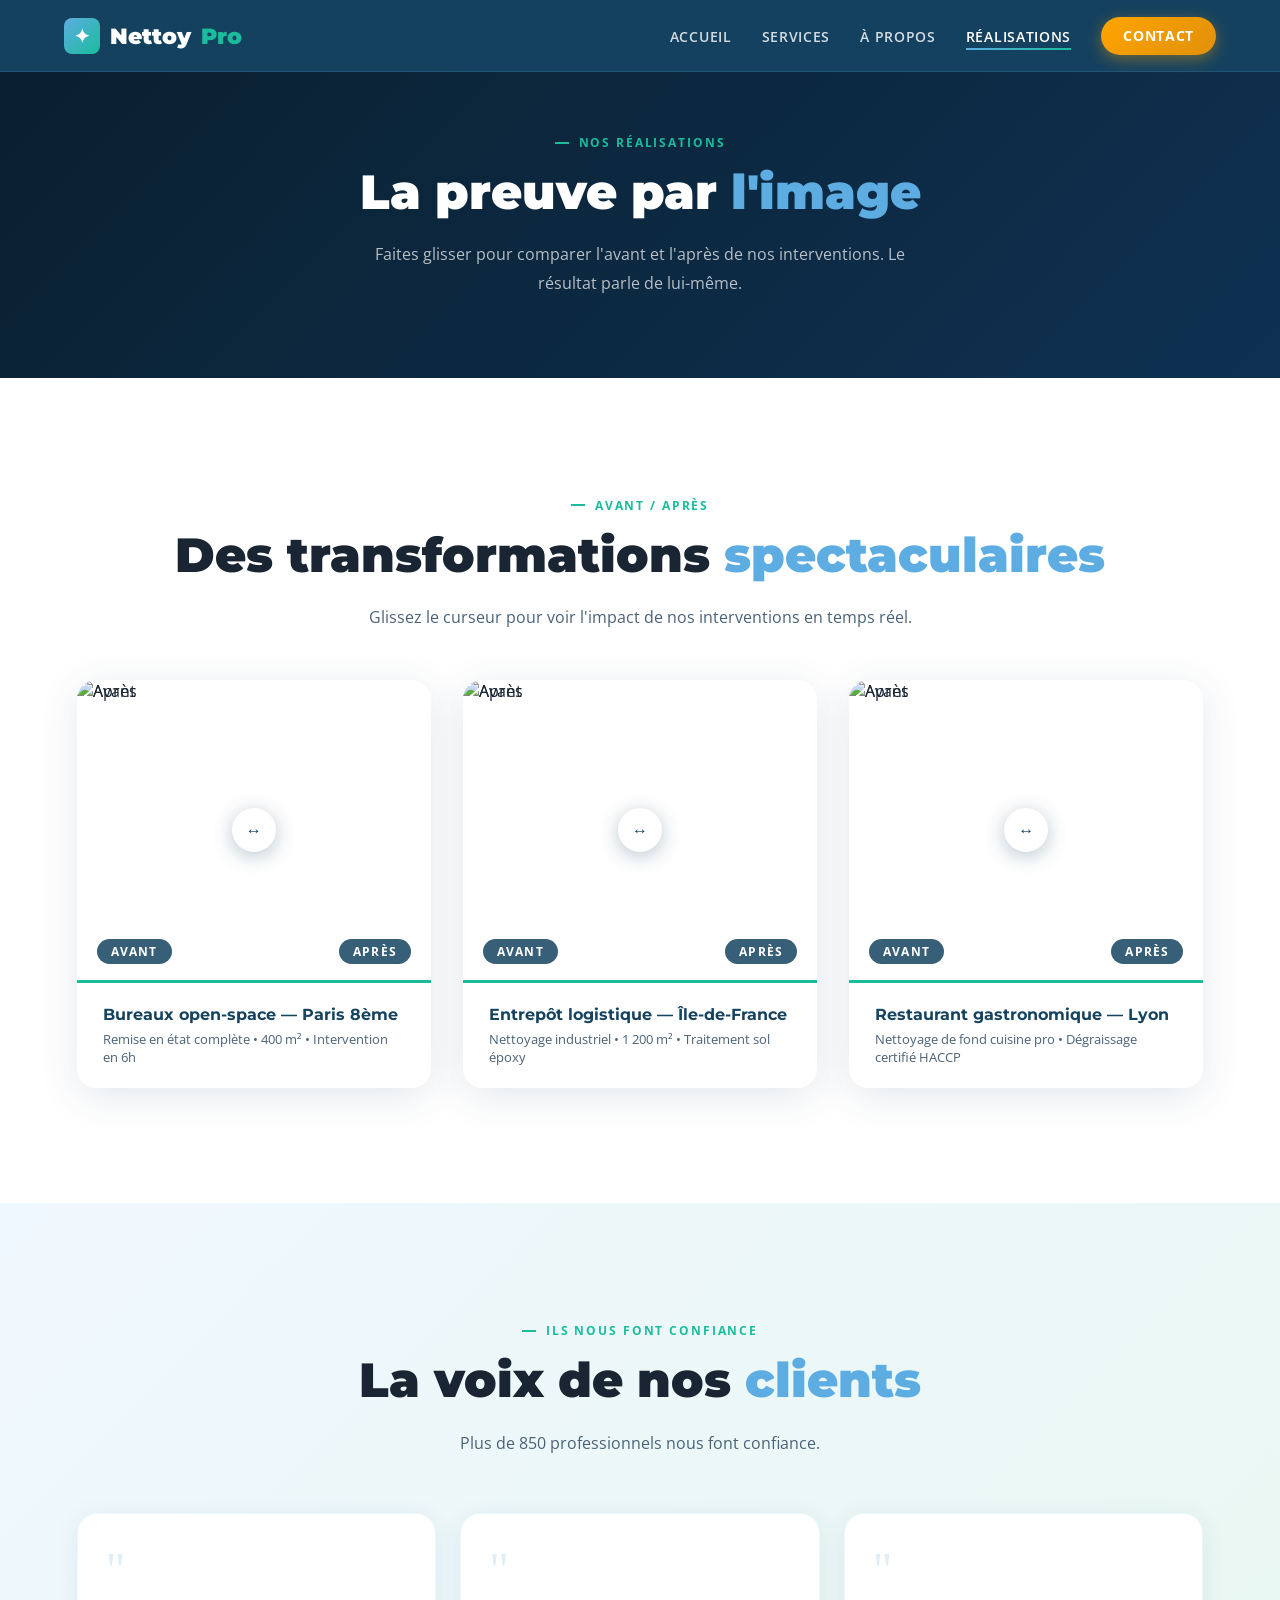
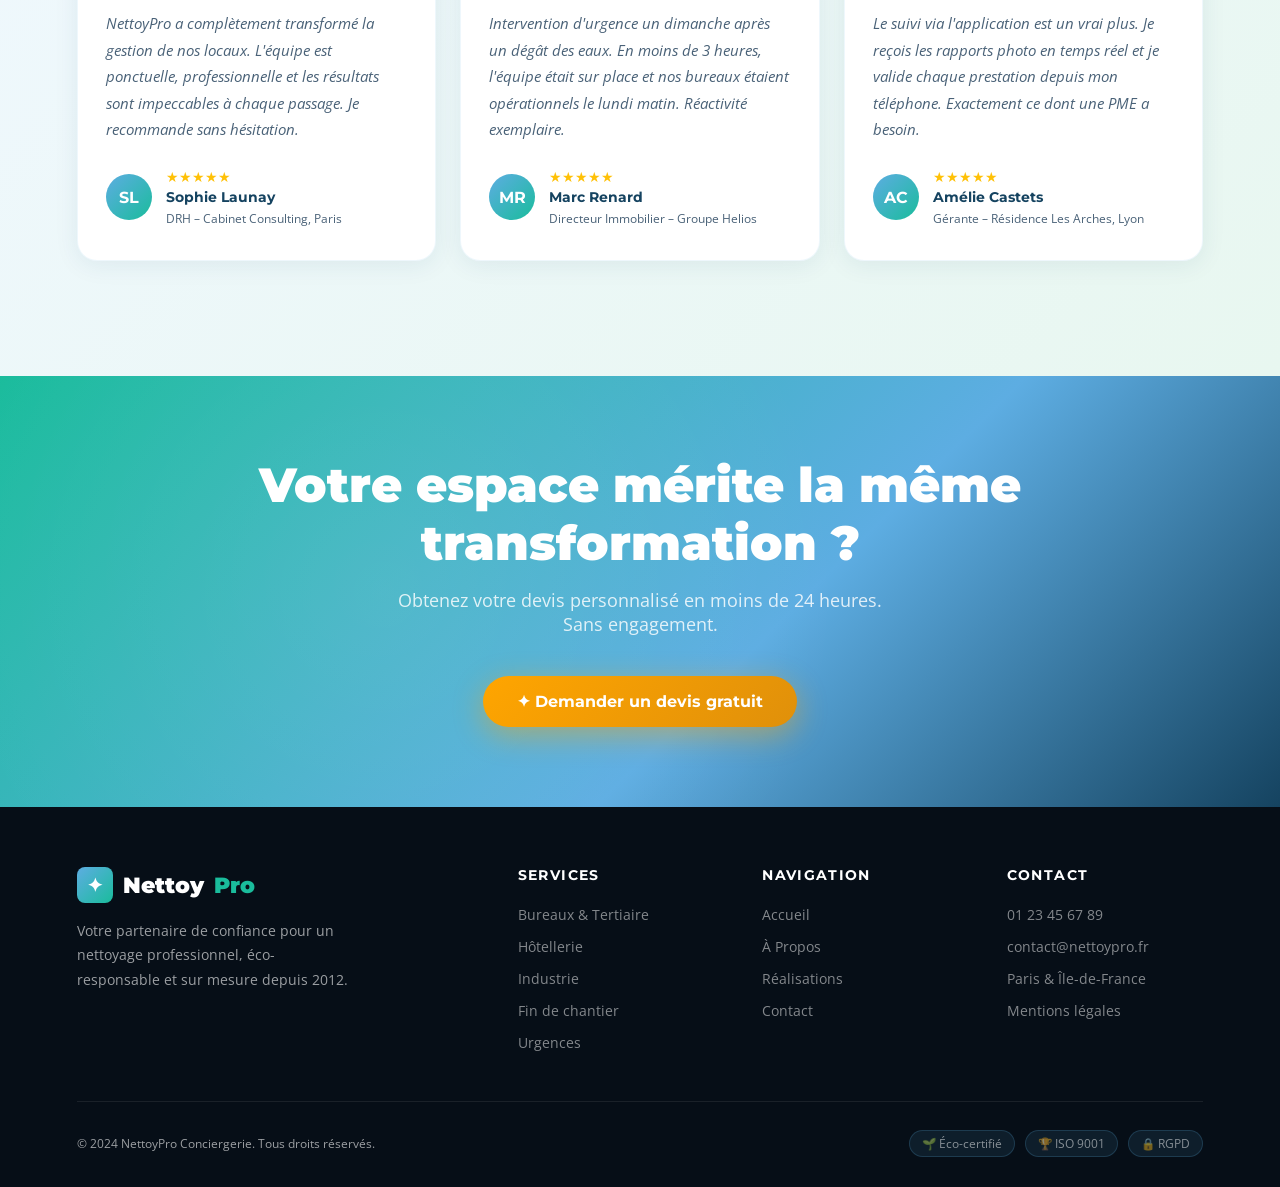
==== realisations.html @ 5fd7b96c "Add files via upload" ====
<!DOCTYPE html>
<html lang="fr">
<head>
<meta charset="UTF-8"/>
<meta name="viewport" content="width=device-width,initial-scale=1.0"/>
<meta name="description" content="Avant/après de nos interventions de nettoyage professionnel. Bureaux, industrie, restauration. Résultats garantis."/>
<meta name="keywords" content="nettoyage professionnel, conciergerie, nettoyage bureaux, devis nettoyage"/>
<title>Réalisations — NettoyPro</title>
<link rel="preconnect" href="https://fonts.googleapis.com"/>
<link rel="preconnect" href="https://fonts.gstatic.com" crossorigin/>
<link href="https://fonts.googleapis.com/css2?family=Montserrat:wght@400;700;900&family=Open+Sans:wght@300;400;600&family=Bebas+Neue&display=swap" rel="stylesheet"/>
<link rel="stylesheet" href="style.css"/>
</head>
<body>
<nav id="nav">
  <a class="nav-logo" href="index.html"><div class="nav-logo-icon">✦</div>Nettoy<span>Pro</span></a>
  <ul class="nav-links"><li><a href="index.html">Accueil</a></li><li><a href="services.html">Services</a></li><li><a href="apropos.html">À Propos</a></li><li><a class="active" href="realisations.html">Réalisations</a></li><li><a href="contact.html" class="nav-cta">Contact</a></li></ul>
  <div class="hamburger" id="hamburger"><span></span><span></span><span></span></div>
</nav>
<div class="mobile-menu" id="mobileMenu">
  <button class="mobile-close" id="mobileClose">✕</button>
  <a href="index.html">Accueil</a>
  <a href="services.html">Services</a>
  <a href="apropos.html">À Propos</a>
  <a href="realisations.html">Réalisations</a>
  <a href="contact.html">Contact</a>
</div>

<div class="page-hero page-hero-dark" style="text-align:center">
  <div class="section-tag">Nos réalisations</div>
  <h1 class="section-title">La preuve par <em>l'image</em></h1>
  <p class="section-desc" style="margin:0 auto">Faites glisser pour comparer l'avant et l'après de nos interventions. Le résultat parle de lui-même.</p>
</div>
<section class="ba-section">
  <div class="reveal" style="text-align:center"><div class="section-tag">Avant / Après</div><h2 class="section-title">Des transformations <em>spectaculaires</em></h2><p class="section-desc" style="margin:0 auto">Glissez le curseur pour voir l'impact de nos interventions en temps réel.</p></div>
  <div class="before-after-grid">
    <div class="before-after-card reveal"><div class="ba-slider" data-slider><img class="ba-img" src="https://images.unsplash.com/photo-1527515545081-5db817172677?w=600&q=80" alt="Avant" loading="lazy"/><img class="ba-img ba-after" src="https://images.unsplash.com/photo-1497366216548-37526070297c?w=600&q=80" alt="Après" loading="lazy"/><div class="ba-handle"><div class="ba-handle-btn">↔</div></div><div class="ba-labels"><span class="ba-label">Avant</span><span class="ba-label">Après</span></div></div><div class="ba-info"><h4>Bureaux open-space — Paris 8ème</h4><p>Remise en état complète • 400 m² • Intervention en 6h</p></div></div>
    <div class="before-after-card reveal"><div class="ba-slider" data-slider><img class="ba-img" src="https://images.unsplash.com/photo-1558618666-fcd25c85cd64?w=600&q=80" alt="Avant" loading="lazy"/><img class="ba-img ba-after" src="https://images.unsplash.com/photo-1631679706909-1844bbd07221?w=600&q=80" alt="Après" loading="lazy"/><div class="ba-handle"><div class="ba-handle-btn">↔</div></div><div class="ba-labels"><span class="ba-label">Avant</span><span class="ba-label">Après</span></div></div><div class="ba-info"><h4>Entrepôt logistique — Île-de-France</h4><p>Nettoyage industriel • 1 200 m² • Traitement sol époxy</p></div></div>
    <div class="before-after-card reveal"><div class="ba-slider" data-slider><img class="ba-img" src="https://images.unsplash.com/photo-1484154218962-a197022b5858?w=600&q=80" alt="Avant" loading="lazy"/><img class="ba-img ba-after" src="https://images.unsplash.com/photo-1556909114-f6e7ad7d3136?w=600&q=80" alt="Après" loading="lazy"/><div class="ba-handle"><div class="ba-handle-btn">↔</div></div><div class="ba-labels"><span class="ba-label">Avant</span><span class="ba-label">Après</span></div></div><div class="ba-info"><h4>Restaurant gastronomique — Lyon</h4><p>Nettoyage de fond cuisine pro • Dégraissage certifié HACCP</p></div></div>
  </div>
</section>
<section class="temoignages-section">
  <div class="temoignages-intro reveal"><div class="section-tag">Ils nous font confiance</div><h2 class="section-title">La voix de nos <em>clients</em></h2><p class="section-desc" style="margin:0 auto">Plus de 850 professionnels nous font confiance.</p></div>
  <div class="temoignages-grid">
    <div class="temoignage-card reveal"><div class="quote-icon">"</div><p class="temoignage-text">NettoyPro a complètement transformé la gestion de nos locaux. L'équipe est ponctuelle, professionnelle et les résultats sont impeccables à chaque passage. Je recommande sans hésitation.</p><div class="temoignage-author"><div class="author-avatar">SL</div><div class="author-info"><div class="stars">★★★★★</div><strong>Sophie Launay</strong><span>DRH – Cabinet Consulting, Paris</span></div></div></div>
    <div class="temoignage-card reveal"><div class="quote-icon">"</div><p class="temoignage-text">Intervention d'urgence un dimanche après un dégât des eaux. En moins de 3 heures, l'équipe était sur place et nos bureaux étaient opérationnels le lundi matin. Réactivité exemplaire.</p><div class="temoignage-author"><div class="author-avatar">MR</div><div class="author-info"><div class="stars">★★★★★</div><strong>Marc Renard</strong><span>Directeur Immobilier – Groupe Helios</span></div></div></div>
    <div class="temoignage-card reveal"><div class="quote-icon">"</div><p class="temoignage-text">Le suivi via l'application est un vrai plus. Je reçois les rapports photo en temps réel et je valide chaque prestation depuis mon téléphone. Exactement ce dont une PME a besoin.</p><div class="temoignage-author"><div class="author-avatar">AC</div><div class="author-info"><div class="stars">★★★★★</div><strong>Amélie Castets</strong><span>Gérante – Résidence Les Arches, Lyon</span></div></div></div>
  </div>
</section>
<div class="cta-banner">
  <h2>Votre espace mérite la même transformation ?</h2>
  <p>Obtenez votre devis personnalisé en moins de 24 heures. Sans engagement.</p>
  <a href="contact.html" class="btn-primary"><span>✦ Demander un devis gratuit</span></a>
</div>

<footer>
  <div class="footer-grid">
    <div class="footer-brand">
      <a class="nav-logo" href="index.html" style="margin-bottom:16px;display:inline-flex"><div class="nav-logo-icon">✦</div>Nettoy<span>Pro</span></a>
      <p>Votre partenaire de confiance pour un nettoyage professionnel, éco-responsable et sur mesure depuis 2012.</p>
    </div>
    <div class="footer-col"><h4>Services</h4><ul><li><a href="services.html">Bureaux & Tertiaire</a></li><li><a href="services.html">Hôtellerie</a></li><li><a href="services.html">Industrie</a></li><li><a href="services.html">Fin de chantier</a></li><li><a href="services.html">Urgences</a></li></ul></div>
    <div class="footer-col"><h4>Navigation</h4><ul><li><a href="index.html">Accueil</a></li><li><a href="apropos.html">À Propos</a></li><li><a href="realisations.html">Réalisations</a></li><li><a href="contact.html">Contact</a></li></ul></div>
    <div class="footer-col"><h4>Contact</h4><ul><li><a href="tel:0123456789">01 23 45 67 89</a></li><li><a href="mailto:contact@nettoypro.fr">contact@nettoypro.fr</a></li><li><a>Paris & Île-de-France</a></li><li><a>Mentions légales</a></li></ul></div>
  </div>
  <div class="footer-bottom">
    <span>© 2024 NettoyPro Conciergerie. Tous droits réservés.</span>
    <div class="footer-badges"><span class="footer-badge">🌱 Éco-certifié</span><span class="footer-badge">🏆 ISO 9001</span><span class="footer-badge">🔒 RGPD</span></div>
  </div>
</footer>
<script src="script.js"></script>
</body>
</html>
---- style.css ----
*, *::before, *::after { box-sizing: border-box; margin: 0; padding: 0; }
    :root {
      --blue: #5DADE2; --teal: #1ABC9C; --white: #FFFFFF;
      --dark-blue: #154360; --orange: #FFA500;
      --text: #1a2533; --text-light: #4a6278;
      --section-pad: clamp(70px, 9vw, 130px);
    }
    html { scroll-behavior: smooth; }
    body { font-family: 'Open Sans', sans-serif; background: var(--white); color: var(--text); overflow-x: hidden; }
    ::-webkit-scrollbar { width: 6px; }
    ::-webkit-scrollbar-track { background: #e8f4fd; }
    ::-webkit-scrollbar-thumb { background: var(--blue); border-radius: 3px; }

    /* NAV */
    nav {
      position: fixed; top: 0; left: 0; right: 0; z-index: 1000;
      display: flex; align-items: center; justify-content: space-between;
      padding: 0 clamp(20px, 5vw, 80px); height: 72px;
      background: rgba(21,67,96,0.97); backdrop-filter: blur(20px);
      border-bottom: 1px solid rgba(93,173,226,0.18); transition: all 0.3s;
    }
    nav.scrolled { height: 60px; box-shadow: 0 4px 30px rgba(21,67,96,0.4); }
    .nav-logo { display: flex; align-items: center; gap: 10px; font-family: 'Montserrat', sans-serif; font-weight: 900; font-size: 1.4rem; color: var(--white); text-decoration: none; cursor: pointer; }
    .nav-logo span { color: var(--teal); }
    .nav-logo-icon { width: 36px; height: 36px; background: linear-gradient(135deg, var(--blue), var(--teal)); border-radius: 8px; display: flex; align-items: center; justify-content: center; font-size: 1.2rem; }
    .nav-links { display: flex; align-items: center; gap: clamp(14px, 2.5vw, 30px); list-style: none; }
    .nav-links a { color: rgba(255,255,255,0.82); text-decoration: none; font-family: 'Open Sans', sans-serif; font-size: 0.87rem; font-weight: 600; letter-spacing: 0.05em; text-transform: uppercase; transition: color 0.2s; position: relative; padding-bottom: 4px; cursor: pointer; }
    .nav-links a::after { content: ''; position: absolute; bottom: 0; left: 0; width: 0; height: 2px; background: linear-gradient(90deg, var(--blue), var(--teal)); transition: width 0.3s; }
    .nav-links a:hover, .nav-links a.active { color: var(--white); }
    .nav-links a:hover::after, .nav-links a.active::after { width: 100%; }
    .nav-cta {
      display: inline-flex !important;
      align-items: center !important;
      justify-content: center !important;
      background: linear-gradient(135deg, var(--orange), #e0900a) !important;
      color: var(--white) !important;
      padding: 0 22px !important;
      height: 38px !important;
      line-height: 1 !important;
      border-radius: 25px !important;
      font-weight: 700 !important;
      box-shadow: 0 4px 15px rgba(255,165,0,0.4);
    }
    .nav-cta::after { display: none !important; }
    .nav-cta:hover { transform: translateY(-2px); box-shadow: 0 8px 25px rgba(255,165,0,0.55) !important; }
    .hamburger { display: none; flex-direction: column; gap: 5px; cursor: pointer; padding: 8px; }
    .hamburger span { display: block; width: 24px; height: 2px; background: var(--white); border-radius: 2px; }
    .mobile-menu { display: none; position: fixed; inset: 0; z-index: 999; background: rgba(21,67,96,0.98); backdrop-filter: blur(20px); flex-direction: column; align-items: center; justify-content: center; gap: 32px; }
    .mobile-menu.open { display: flex; }
    .mobile-menu a { color: var(--white); font-family: 'Montserrat', sans-serif; font-weight: 700; font-size: 1.5rem; text-decoration: none; text-transform: uppercase; letter-spacing: 0.1em; cursor: pointer; }
    .mobile-close { position: absolute; top: 20px; right: 20px; background: none; border: none; color: var(--white); font-size: 1.8rem; cursor: pointer; }

    /* PAGES */
    
    

    /* SHARED */
    .section-tag { display: inline-block; color: var(--teal); font-size: 0.78rem; font-weight: 700; letter-spacing: 0.15em; text-transform: uppercase; margin-bottom: 14px; position: relative; padding-left: 24px; }
    .section-tag::before { content: ''; position: absolute; left: 0; top: 50%; transform: translateY(-50%); width: 14px; height: 2px; background: var(--teal); }
    .section-title { font-family: 'Montserrat', sans-serif; font-weight: 900; font-size: clamp(2rem, 4vw, 3rem); line-height: 1.15; color: var(--text); margin-bottom: 20px; }
    .section-title em { font-style: normal; color: var(--blue); }
    .section-desc { color: var(--text-light); max-width: 560px; line-height: 1.8; font-size: 1rem; }
    .reveal { opacity: 0; transform: translateY(30px); transition: opacity 0.7s ease, transform 0.7s ease; }
    .reveal.visible { opacity: 1; transform: translateY(0); }
    @keyframes fadeSlideUp { from { opacity:0; transform:translateY(24px); } to { opacity:1; transform:translateY(0); } }
    @keyframes fadeSlideLeft { from { opacity:0; transform:translateX(30px); } to { opacity:1; transform:translateX(0); } }
    .btn-primary { display: inline-flex; align-items: center; gap: 10px; background: linear-gradient(135deg, var(--orange), #e0900a); color: var(--white); padding: 16px 34px; border-radius: 50px; font-family: 'Montserrat', sans-serif; font-weight: 700; font-size: 1rem; text-decoration: none; box-shadow: 0 8px 30px rgba(255,165,0,0.45); transition: all 0.3s; border: none; cursor: pointer; position: relative; overflow: hidden; }
    .btn-primary::before { content: ''; position: absolute; inset: 0; background: linear-gradient(135deg, #ff6b00, var(--orange)); opacity: 0; transition: opacity 0.3s; }
    .btn-primary:hover { transform: translateY(-3px); box-shadow: 0 14px 40px rgba(255,165,0,0.55); }
    .btn-primary:hover::before { opacity: 1; }
    .btn-primary span { position: relative; }
    .btn-secondary { display: inline-flex; align-items: center; gap: 10px; background: transparent; color: var(--white); padding: 16px 34px; border-radius: 50px; font-family: 'Montserrat', sans-serif; font-weight: 700; font-size: 1rem; text-decoration: none; border: 2px solid rgba(93,173,226,0.5); transition: all 0.3s; cursor: pointer; }
    .btn-secondary:hover { border-color: var(--blue); background: rgba(93,173,226,0.1); transform: translateY(-3px); }

    /* ── HERO ── */
    .hero { min-height: 100vh; background: linear-gradient(135deg, #0a1f2e 0%, #0e3152 40%, #1a4f7a 70%, #154360 100%); display: flex; align-items: center; position: relative; overflow: hidden; padding: 100px clamp(20px, 6vw, 100px) 60px; }
    .hero-glow { position: absolute; inset: 0; pointer-events: none; background: radial-gradient(ellipse 80% 70% at 20% 60%, rgba(26,188,156,0.07), transparent), radial-gradient(ellipse 60% 50% at 80% 30%, rgba(93,173,226,0.09), transparent); }
    .hero-particles { position: absolute; inset: 0; overflow: hidden; }
    .particle { position: absolute; border-radius: 50%; background: radial-gradient(circle, var(--teal), transparent); animation: floatUp linear infinite; opacity: 0.15; }
    @keyframes floatUp { 0%{transform:translateY(100vh) scale(0);opacity:0} 10%{opacity:0.15} 90%{opacity:0.15} 100%{transform:translateY(-20px) scale(1);opacity:0} }
    .hero-content { position: relative; z-index: 2; max-width: 680px; }
    .hero-badge { display: inline-flex; align-items: center; gap: 8px; background: rgba(26,188,156,0.15); border: 1px solid rgba(26,188,156,0.4); color: var(--teal); padding: 8px 18px; border-radius: 20px; font-size: 0.78rem; font-weight: 700; letter-spacing: 0.1em; text-transform: uppercase; margin-bottom: 28px; animation: fadeSlideUp 0.6s ease both; }
    .hero-badge::before { content: '✦'; font-size: 0.6rem; }
    .hero h1 { font-family: 'Montserrat', sans-serif; font-weight: 900; font-size: clamp(2.4rem, 5.5vw, 4.2rem); line-height: 1.1; color: var(--white); margin-bottom: 24px; animation: fadeSlideUp 0.6s 0.15s ease both; }
    .hero h1 em { font-style: normal; background: linear-gradient(135deg, var(--blue), var(--teal)); -webkit-background-clip: text; -webkit-text-fill-color: transparent; }
    .hero p { font-size: clamp(1rem, 1.8vw, 1.2rem); color: rgba(255,255,255,0.75); line-height: 1.8; margin-bottom: 44px; max-width: 560px; animation: fadeSlideUp 0.6s 0.3s ease both; }
    .hero-btns { display: flex; gap: 16px; flex-wrap: wrap; animation: fadeSlideUp 0.6s 0.45s ease both; }
    .hero-visual { position: absolute; right: clamp(20px, 5vw, 80px); top: 50%; transform: translateY(-50%); display: flex; flex-direction: column; gap: 16px; z-index: 2; }
    .stat-card { background: rgba(255,255,255,0.07); border: 1px solid rgba(93,173,226,0.2); backdrop-filter: blur(20px); border-radius: 16px; padding: 20px 28px; text-align: center; min-width: 160px; animation: fadeSlideLeft 0.6s ease both; }
    .stat-card:nth-child(2){animation-delay:0.15s} .stat-card:nth-child(3){animation-delay:0.3s}
    .stat-num { font-family: 'Bebas Neue', sans-serif; font-size: 2.8rem; color: var(--teal); line-height: 1; }
    .stat-label { font-size: 0.75rem; color: rgba(255,255,255,0.7); text-transform: uppercase; letter-spacing: 0.08em; margin-top: 4px; }
    .hero-scroll { position: absolute; bottom: 30px; left: 50%; transform: translateX(-50%); display: flex; flex-direction: column; align-items: center; gap: 8px; color: rgba(255,255,255,0.4); font-size: 0.72rem; letter-spacing: 0.15em; text-transform: uppercase; animation: fadeSlideUp 0.6s 0.9s ease both; }
    .scroll-line { width: 1px; height: 40px; background: linear-gradient(to bottom, rgba(255,255,255,0.4), transparent); animation: scrollPulse 1.8s ease-in-out infinite; }
    @keyframes scrollPulse { 0%,100%{opacity:0.4;transform:scaleY(1)} 50%{opacity:1;transform:scaleY(1.2)} }

    /* STATS BANNER */
    .stats-banner { background: linear-gradient(135deg, var(--dark-blue), #1a6090); padding: 50px clamp(20px,5vw,80px); display: flex; justify-content: center; }
    .stats-grid { display: grid; grid-template-columns: repeat(4,1fr); max-width: 1100px; width: 100%; }
    .stat-item { text-align: center; padding: 20px 10px; border-right: 1px solid rgba(93,173,226,0.2); } .stat-item:last-child { border-right: none; }
    .stat-item .num { font-family: 'Bebas Neue', sans-serif; font-size: clamp(3rem,6vw,5rem); background: linear-gradient(135deg, var(--blue), var(--teal)); -webkit-background-clip: text; -webkit-text-fill-color: transparent; line-height: 1; }
    .stat-item .lbl { color: rgba(255,255,255,0.7); font-size: 0.82rem; text-transform: uppercase; letter-spacing: 0.1em; margin-top: 8px; }
    .stat-divider { display: none; }

    /* HERO IMAGE */
    .hero-img-section { height: 420px; position: relative; overflow: hidden; } .hero-img-section::before { content:''; position:absolute; top:0; left:0; right:0; height:90px; background:linear-gradient(to bottom,#1a6090,transparent); z-index:1; pointer-events:none; }
    .hero-img-section img { width:100%; height:100%; object-fit:cover; display:block; }
    .hero-img-overlay { position:absolute; inset:0; background:linear-gradient(to right,rgba(21,67,96,0.88) 0%,rgba(21,67,96,0.35) 55%,transparent 100%); display:flex; align-items:center; padding:0 clamp(20px,6vw,100px); z-index:2; }
    .hero-img-text h2 { font-family:'Montserrat',sans-serif; font-weight:900; font-size:clamp(1.8rem,3.5vw,2.8rem); color:var(--white); margin-bottom:12px; }
    .hero-img-text p { color:rgba(255,255,255,0.82); font-size:1rem; max-width:440px; line-height:1.7; margin-bottom:28px; }

    /* ── CAROUSEL DTRACK ── */
    .diff-section { background: linear-gradient(180deg, #0d2840 0%, #0a1f2e 100%); padding: var(--section-pad) 0 calc(var(--section-pad) - 20px); overflow: hidden; }
    .diff-section-header { padding: 0 clamp(20px,6vw,100px); margin-bottom: 48px; }
    #DTRACK {
      display: flex;
      gap: 22px;
      overflow-x: auto;
      scroll-snap-type: x mandatory;
      -webkit-overflow-scrolling: touch;
      cursor: grab;
      scrollbar-width: none;
      scroll-behavior: smooth;
      padding: 20px clamp(20px,6vw,100px) 30px;
    }
    #DTRACK::-webkit-scrollbar { display: none; }
    #DTRACK.grabbing { cursor: grabbing; }
    .dfc {
      flex: 0 0 310px;
      scroll-snap-align: center;
      transition: transform 0.6s cubic-bezier(.16,1,.3,1),
                  box-shadow 0.6s cubic-bezier(.16,1,.3,1),
                  opacity 0.5s,
                  border-color 0.4s;
      background: rgba(255,255,255,0.06);
      border: 1px solid rgba(93,173,226,0.18);
      border-radius: 20px;
      padding: 36px 28px 28px;
      position: relative; overflow: hidden;
    }
    .dfc:not(.act) { transform: scale(0.96); opacity: 0.65; }
    .dfc.act {
      transform: scale(1.05);
      box-shadow: 0 24px 70px rgba(0,0,0,0.28);
      opacity: 1;
      border-color: var(--teal);
    }
    .dfc-icon { font-size: 2.4rem; margin-bottom: 16px; display: block; }
    .dfc-chip { display: inline-block; background: rgba(26,188,156,0.15); border: 1px solid rgba(26,188,156,0.35); color: var(--teal); font-size: 0.68rem; font-weight: 700; letter-spacing: 0.1em; text-transform: uppercase; padding: 4px 12px; border-radius: 20px; margin-bottom: 14px; }
    .dfc h3 { font-family: 'Montserrat', sans-serif; font-weight: 700; font-size: 1.08rem; color: var(--white); margin-bottom: 10px; }
    .dfc p { color: rgba(255,255,255,0.6); font-size: 0.88rem; line-height: 1.7; margin-bottom: 20px; }
    .dfc-footer { display: flex; align-items: center; justify-content: space-between; border-top: 1px solid rgba(93,173,226,0.15); padding-top: 16px; margin-top: auto; }
    .dfc-metric { font-family: 'Bebas Neue', sans-serif; font-size: 1.6rem; color: var(--teal); line-height: 1; }
    .dfc-metric span { font-family: 'Open Sans', sans-serif; font-size: 0.72rem; color: rgba(255,255,255,0.5); display: block; letter-spacing: 0.05em; text-transform: uppercase; margin-top: 2px; }
    .dfc-arrow { width: 36px; height: 36px; border-radius: 50%; border: 1px solid rgba(93,173,226,0.3); display: flex; align-items: center; justify-content: center; color: var(--teal); font-size: 1rem; transition: all 0.3s; }
    .dfc.act .dfc-arrow { background: var(--teal); color: #0a1f2e; border-color: var(--teal); }

    /* CAROUSEL CONTROLS */
    .car-controls { display: flex; align-items: center; justify-content: center; gap: 20px; padding: 12px clamp(20px,6vw,100px) 0; }
    .car-arrow { width: 44px; height: 44px; border-radius: 50%; background: rgba(255,255,255,0.08); border: 1px solid rgba(93,173,226,0.28); color: var(--white); font-size: 1.1rem; cursor: pointer; transition: all 0.3s; display: flex; align-items: center; justify-content: center; }
    .car-arrow:hover { background: rgba(93,173,226,0.18); border-color: var(--blue); transform: scale(1.08); }
    .car-nav { display: flex; flex-direction: column; align-items: center; gap: 12px; flex: 1; max-width: 340px; }
    .car-dots { display: flex; gap: 8px; align-items: center; }
    .car-dot { height: 6px; width: 6px; border-radius: 3px; background: rgba(255,255,255,0.28); cursor: pointer; transition: width 0.35s cubic-bezier(.16,1,.3,1), background 0.3s; }
    .car-dot.act { width: 28px; background: var(--teal); }
    .car-progress-wrap { width: 100%; height: 2px; background: rgba(255,255,255,0.1); border-radius: 2px; }
    .car-progress-bar { height: 100%; background: linear-gradient(90deg, var(--teal), var(--blue)); border-radius: 2px; transition: width 0.5s cubic-bezier(.16,1,.3,1); }

    /* CTA BANNER */
    .cta-banner { background:linear-gradient(135deg,var(--teal) 0%,var(--blue) 60%,var(--dark-blue) 100%); padding:80px clamp(20px,6vw,100px); text-align:center; position:relative; overflow:hidden; }
    .cta-banner::before { content:''; position:absolute; inset:0; background:radial-gradient(circle at 30% 50%,rgba(255,255,255,0.08),transparent 50%); }
    .cta-banner h2 { font-family:'Montserrat',sans-serif; font-weight:900; font-size:clamp(1.8rem,4vw,3rem); color:var(--white); position:relative; margin-bottom:16px; }
    .cta-banner p { color:rgba(255,255,255,0.82); font-size:1.1rem; max-width:500px; margin:0 auto 40px; position:relative; }

    /* PAGE HERO SHARED */
    .page-hero { padding:130px clamp(20px,6vw,100px) 80px; }
    .page-hero-dark { background:linear-gradient(135deg, #0a1f2e, #0e3152); }
    .page-hero-dark .section-title { color:var(--white); }
    .page-hero-dark .section-desc { color:rgba(255,255,255,0.7); }

    /* SERVICES */
    .services-body { padding:var(--section-pad) clamp(20px,6vw,100px); background:#f7fbff; }
    .services-grid { display:grid; grid-template-columns:repeat(auto-fit,minmax(300px,1fr)); gap:28px; margin-top:48px; }
    .service-card { background:var(--white); border-radius:20px; overflow:hidden; border:1px solid rgba(93,173,226,0.15); box-shadow:0 4px 20px rgba(21,67,96,0.06); transition:all 0.4s; position:relative; }
    .service-card:hover { transform:translateY(-8px); box-shadow:0 20px 50px rgba(21,67,96,0.14); }
    .service-card-img { height:200px; overflow:hidden; position:relative; }
    .service-card-img img { width:100%; height:100%; object-fit:cover; transition:transform 0.5s; display:block; }
    .service-card:hover .service-card-img img { transform:scale(1.05); }
    .service-card-img::after { content:''; position:absolute; bottom:0; left:0; right:0; height:50px; background:linear-gradient(to top,var(--white),transparent); }
    .service-card-body { padding:24px 28px 32px; }
    .service-icon { font-size:2rem; margin-bottom:10px; display:block; }
    .service-card h3 { font-family:'Montserrat',sans-serif; font-weight:700; font-size:1.12rem; margin-bottom:10px; color:var(--dark-blue); }
    .service-card p { color:var(--text-light); line-height:1.7; font-size:0.9rem; margin-bottom:14px; }
    .service-features { display:flex; flex-direction:column; gap:8px; }
    .service-feature { display:flex; align-items:center; gap:8px; font-size:0.83rem; color:var(--text-light); }
    .service-feature::before { content:'✓'; color:var(--teal); font-weight:700; flex-shrink:0; }
    .service-card::after { content:''; display:block; height:3px; background:linear-gradient(90deg,var(--blue),var(--teal)); transform:scaleX(0); transform-origin:left; transition:transform 0.4s; }
    .service-card:hover::after { transform:scaleX(1); }
    .services-cta { padding:80px clamp(20px,6vw,100px); text-align:center; background:var(--white); }
    .services-cta h2 { font-family:'Montserrat',sans-serif; font-weight:900; font-size:clamp(1.6rem,3vw,2.4rem); color:var(--dark-blue); margin-bottom:14px; }
    .services-cta p { color:var(--text-light); max-width:480px; margin:0 auto 36px; line-height:1.8; }

    /* À PROPOS */
    .apropos-story { padding:var(--section-pad) clamp(20px,6vw,100px); background:var(--white); }
    .apropos-grid { display:grid; grid-template-columns:1fr 1fr; gap:80px; align-items:center; }
    .apropos-img-wrap { position:relative; border-radius:24px; overflow:hidden; }
    .apropos-img-wrap img { width:100%; height:500px; object-fit:cover; border-radius:24px; display:block; }
    .apropos-badge-float { position:absolute; bottom:28px; left:28px; background:var(--white); border-radius:16px; padding:18px 24px; box-shadow:0 8px 30px rgba(21,67,96,0.2); display:flex; align-items:center; gap:14px; }
    .badge-icon { font-size:2rem; }
    .badge-text strong { display:block; font-family:'Montserrat',sans-serif; font-weight:700; font-size:1.1rem; color:var(--dark-blue); }
    .badge-text span { font-size:0.78rem; color:var(--text-light); }
    .apropos-content { display:flex; flex-direction:column; gap:24px; }
    .about-points { display:flex; flex-direction:column; gap:20px; }
    .about-point { display:flex; gap:16px; }
    .point-icon { width:44px; height:44px; flex-shrink:0; background:linear-gradient(135deg,rgba(93,173,226,0.15),rgba(26,188,156,0.15)); border-radius:12px; display:flex; align-items:center; justify-content:center; font-size:1.2rem; }
    .point-text strong { display:block; font-family:'Montserrat',sans-serif; font-weight:700; font-size:0.95rem; color:var(--dark-blue); margin-bottom:4px; }
    .point-text span { font-size:0.87rem; color:var(--text-light); line-height:1.6; }
    .apropos-values { background:#f7fbff; padding:var(--section-pad) clamp(20px,6vw,100px); }
    .values-grid { display:grid; grid-template-columns:repeat(auto-fit,minmax(220px,1fr)); gap:28px; margin-top:48px; }
    .value-card { background:var(--white); border-radius:20px; padding:36px 24px; text-align:center; border:1px solid rgba(93,173,226,0.12); box-shadow:0 4px 20px rgba(21,67,96,0.06); transition:all 0.3s; }
    .value-card:hover { transform:translateY(-6px); box-shadow:0 16px 40px rgba(21,67,96,0.12); }
    .value-icon { font-size:2.8rem; margin-bottom:16px; }
    .value-card h3 { font-family:'Montserrat',sans-serif; font-weight:700; font-size:1rem; color:var(--dark-blue); margin-bottom:10px; }
    .value-card p { font-size:0.87rem; color:var(--text-light); line-height:1.7; }
    .team-img-banner { border-radius:24px; overflow:hidden; height:400px; position:relative; margin-top:48px; }
    .team-img-banner img { width:100%; height:100%; object-fit:cover; display:block; }
    .team-img-banner-overlay { position:absolute; inset:0; background:linear-gradient(to right,rgba(21,67,96,0.9) 0%,rgba(21,67,96,0.4) 50%,transparent 100%); display:flex; align-items:center; padding:0 60px; }
    .team-overlay-text h3 { font-family:'Montserrat',sans-serif; font-weight:900; font-size:clamp(1.5rem,2.5vw,2.2rem); color:var(--white); margin-bottom:12px; }
    .team-overlay-text p { color:rgba(255,255,255,0.8); max-width:400px; line-height:1.7; }

    /* RÉALISATIONS */
    .ba-section { padding:var(--section-pad) clamp(20px,6vw,100px); background:var(--white); }
    .before-after-grid { display:grid; grid-template-columns:repeat(auto-fit,minmax(340px,1fr)); gap:32px; margin-top:48px; }
    .before-after-card { border-radius:20px; overflow:hidden; box-shadow:0 8px 40px rgba(21,67,96,0.12); }
    .ba-slider { position:relative; height:300px; overflow:hidden; cursor:ew-resize; user-select:none; -webkit-user-select:none; }
    .ba-img { position:absolute; inset:0; width:100%; height:100%; object-fit:cover; }
    .ba-after { clip-path:inset(0 50% 0 0); }
    .ba-handle { position:absolute; top:0; bottom:0; left:50%; transform:translateX(-50%); width:4px; background:var(--white); z-index:3; pointer-events:none; }
    .ba-handle-btn { position:absolute; top:50%; left:50%; transform:translate(-50%,-50%); width:44px; height:44px; background:var(--white); border-radius:50%; display:flex; align-items:center; justify-content:center; box-shadow:0 4px 20px rgba(21,67,96,0.3); font-size:1rem; color:var(--dark-blue); font-weight:700; }
    .ba-labels { position:absolute; bottom:16px; left:0; right:0; display:flex; justify-content:space-between; padding:0 20px; z-index:4; pointer-events:none; }
    .ba-label { background:rgba(21,67,96,0.85); color:var(--white); padding:5px 14px; border-radius:20px; font-size:0.72rem; font-weight:700; letter-spacing:0.1em; text-transform:uppercase; }
    .ba-info { background:var(--white); padding:22px 26px; border-top:3px solid var(--teal); }
    .ba-info h4 { font-family:'Montserrat',sans-serif; font-weight:700; font-size:1rem; color:var(--dark-blue); margin-bottom:6px; }
    .ba-info p { font-size:0.82rem; color:var(--text-light); }
    .temoignages-section { background:linear-gradient(135deg,#f0f8ff 0%,#e8f7f0 100%); padding:var(--section-pad) clamp(20px,6vw,100px); }
    .temoignages-intro { text-align:center; margin-bottom:56px; }
    .temoignages-grid { display:grid; grid-template-columns:repeat(auto-fit,minmax(300px,1fr)); gap:24px; }
    .temoignage-card { background:var(--white); border-radius:20px; padding:32px 28px; box-shadow:0 4px 24px rgba(21,67,96,0.08); border:1px solid rgba(93,173,226,0.1); transition:all 0.3s; }
    .temoignage-card:hover { transform:translateY(-4px); box-shadow:0 12px 40px rgba(21,67,96,0.14); }
    .quote-icon { font-size:3rem; line-height:1; color:rgba(93,173,226,0.2); font-family:Georgia,serif; margin-bottom:16px; }
    .temoignage-text { color:var(--text-light); line-height:1.8; font-size:0.92rem; margin-bottom:24px; font-style:italic; }
    .temoignage-author { display:flex; align-items:center; gap:14px; }
    .author-avatar { width:46px; height:46px; border-radius:50%; background:linear-gradient(135deg,var(--blue),var(--teal)); display:flex; align-items:center; justify-content:center; color:var(--white); font-family:'Montserrat',sans-serif; font-weight:700; font-size:1rem; flex-shrink:0; }
    .author-info strong { display:block; font-family:'Montserrat',sans-serif; font-weight:700; font-size:0.9rem; color:var(--dark-blue); }
    .author-info span { font-size:0.78rem; color:var(--text-light); }
    .stars { color:#FFC107; font-size:0.85rem; margin-bottom:2px; }

    /* CONTACT */
    .contact-page { background:linear-gradient(135deg,#0a1f2e,#0e3152); min-height:100vh; padding:120px clamp(20px,6vw,100px) 80px; }
    .contact-grid { display:grid; grid-template-columns:1fr 1.2fr; gap:80px; align-items:start; margin-top:48px; }
    .contact-info { display:flex; flex-direction:column; gap:32px; }
    .contact-info-item { display:flex; gap:18px; align-items:flex-start; }
    .contact-icon { width:48px; height:48px; border-radius:12px; background:rgba(93,173,226,0.15); border:1px solid rgba(93,173,226,0.3); display:flex; align-items:center; justify-content:center; font-size:1.3rem; flex-shrink:0; }
    .contact-info-item strong { display:block; font-family:'Montserrat',sans-serif; font-weight:700; font-size:0.9rem; color:var(--blue); margin-bottom:4px; }
    .contact-info-item span { font-size:0.9rem; color:rgba(255,255,255,0.7); }
    .contact-map-img { border-radius:16px; overflow:hidden; margin-top:16px; height:200px; }
    .contact-map-img img { width:100%; height:100%; object-fit:cover; display:block; }
    .contact-form { background:rgba(255,255,255,0.05); border:1px solid rgba(93,173,226,0.2); border-radius:24px; padding:40px; backdrop-filter:blur(20px); }
    .form-title { font-family:'Montserrat',sans-serif; font-weight:700; font-size:1.4rem; color:var(--white); margin-bottom:28px; }
    .form-group { margin-bottom:20px; }
    .form-row { display:grid; grid-template-columns:1fr 1fr; gap:16px; }
    .form-group label { display:block; font-size:0.8rem; font-weight:600; color:rgba(255,255,255,0.6); text-transform:uppercase; letter-spacing:0.08em; margin-bottom:8px; }
    .form-group input, .form-group select, .form-group textarea { width:100%; background:rgba(255,255,255,0.08); border:1px solid rgba(93,173,226,0.25); border-radius:10px; color:var(--white); padding:13px 16px; font-family:'Open Sans',sans-serif; font-size:0.9rem; transition:border-color 0.3s,background 0.3s; outline:none; -webkit-appearance:none; }
    .form-group select option { background:#0e3152; color:var(--white); }
    .form-group input:focus, .form-group select:focus, .form-group textarea:focus { border-color:var(--blue); background:rgba(93,173,226,0.1); }
    .form-group textarea { height:110px; resize:vertical; }
    .form-group input::placeholder, .form-group textarea::placeholder { color:rgba(255,255,255,0.3); }
    .form-submit { width:100%; padding:16px; background:linear-gradient(135deg,var(--orange),#e0900a); color:var(--white); border:none; border-radius:50px; font-family:'Montserrat',sans-serif; font-weight:700; font-size:1rem; cursor:pointer; box-shadow:0 8px 30px rgba(255,165,0,0.4); transition:all 0.3s; margin-top:8px; display:flex; align-items:center; justify-content:center; gap:10px; }
    .form-submit:hover { transform:translateY(-2px); box-shadow:0 12px 40px rgba(255,165,0,0.55); }
    .form-note { text-align:center; margin-top:14px; font-size:0.75rem; color:rgba(255,255,255,0.4); }
    .form-success { display:none; text-align:center; padding:20px; color:var(--teal); font-family:'Montserrat',sans-serif; font-weight:700; font-size:1.1rem; }

    /* FOOTER */
    footer { background:#060e17; color:rgba(255,255,255,0.6); padding:60px clamp(20px,6vw,100px) 30px; }
    .footer-grid { display:grid; grid-template-columns:2fr 1fr 1fr 1fr; gap:48px; margin-bottom:48px; }
    .footer-brand .nav-logo { margin-bottom:16px; display:inline-flex; }
    .footer-brand p { font-size:0.85rem; line-height:1.8; max-width:280px; }
    .footer-col h4 { font-family:'Montserrat',sans-serif; font-weight:700; font-size:0.85rem; color:var(--white); text-transform:uppercase; letter-spacing:0.1em; margin-bottom:20px; }
    .footer-col ul { list-style:none; display:flex; flex-direction:column; gap:10px; }
    .footer-col ul li a { color:rgba(255,255,255,0.5); text-decoration:none; font-size:0.85rem; transition:color 0.2s; cursor:pointer; }
    .footer-col ul li a:hover { color:var(--blue); }
    .footer-bottom { border-top:1px solid rgba(255,255,255,0.08); padding-top:28px; display:flex; justify-content:space-between; align-items:center; font-size:0.78rem; gap:16px; flex-wrap:wrap; }
    .footer-badges { display:flex; gap:10px; flex-wrap:wrap; }
    .footer-badge { background:rgba(93,173,226,0.1); border:1px solid rgba(93,173,226,0.2); color:rgba(255,255,255,0.5); padding:5px 12px; border-radius:20px; font-size:0.72rem; }

    /* RESPONSIVE */
    @media (max-width:1100px) { .hero-visual{display:none} .apropos-grid{grid-template-columns:1fr;gap:40px} .apropos-img-wrap img{height:320px} .contact-grid{grid-template-columns:1fr;gap:40px} .footer-grid{grid-template-columns:1fr 1fr} }
    @media (max-width:768px) { .nav-links{display:none} .hamburger{display:flex} .stat-divider{display:none} .stats-grid{grid-template-columns:repeat(2,1fr)} .stat-item{border-right:none;border-bottom:1px solid rgba(93,173,226,0.12)} .stat-item:nth-child(odd){border-right:1px solid rgba(93,173,226,0.12)} .form-row{grid-template-columns:1fr} .footer-grid{grid-template-columns:1fr} .diff-card{min-width:260px;flex:0 0 260px} .hero-img-section{height:280px} .team-img-banner-overlay{padding:0 24px} }
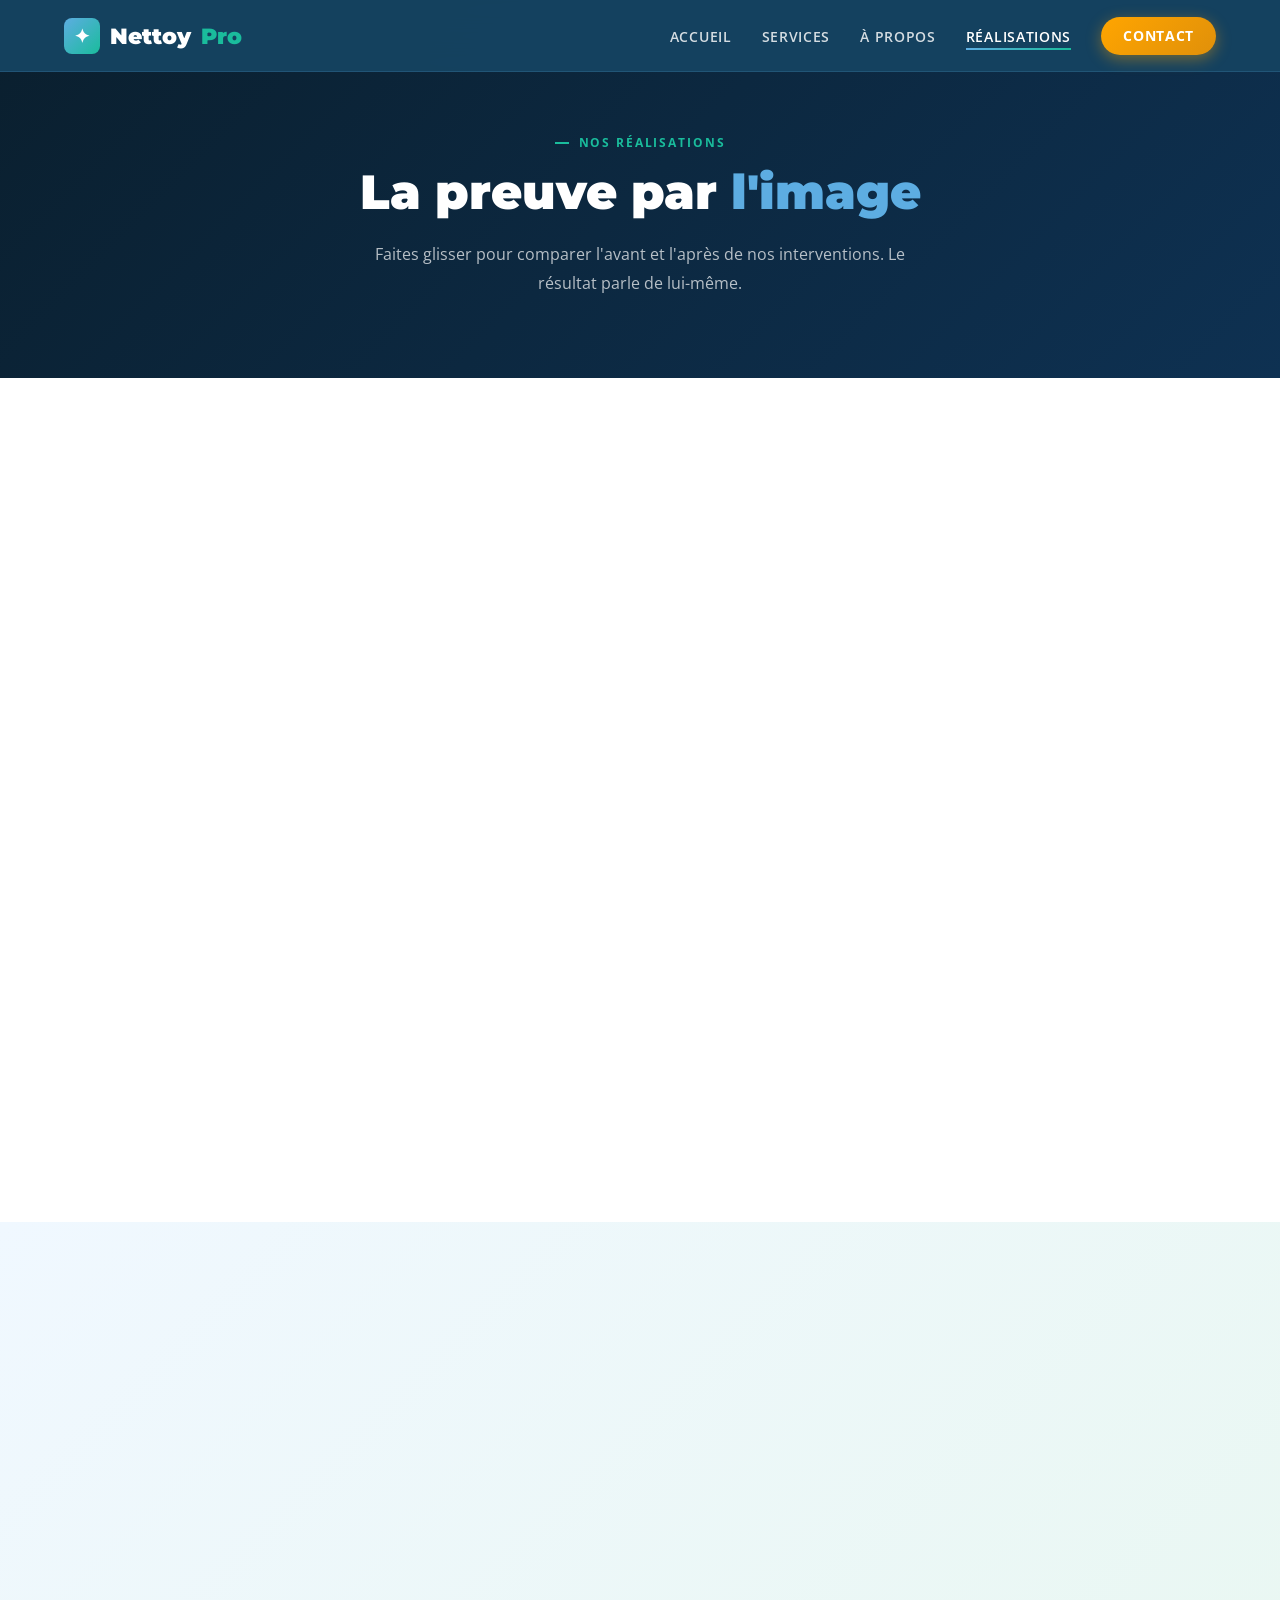
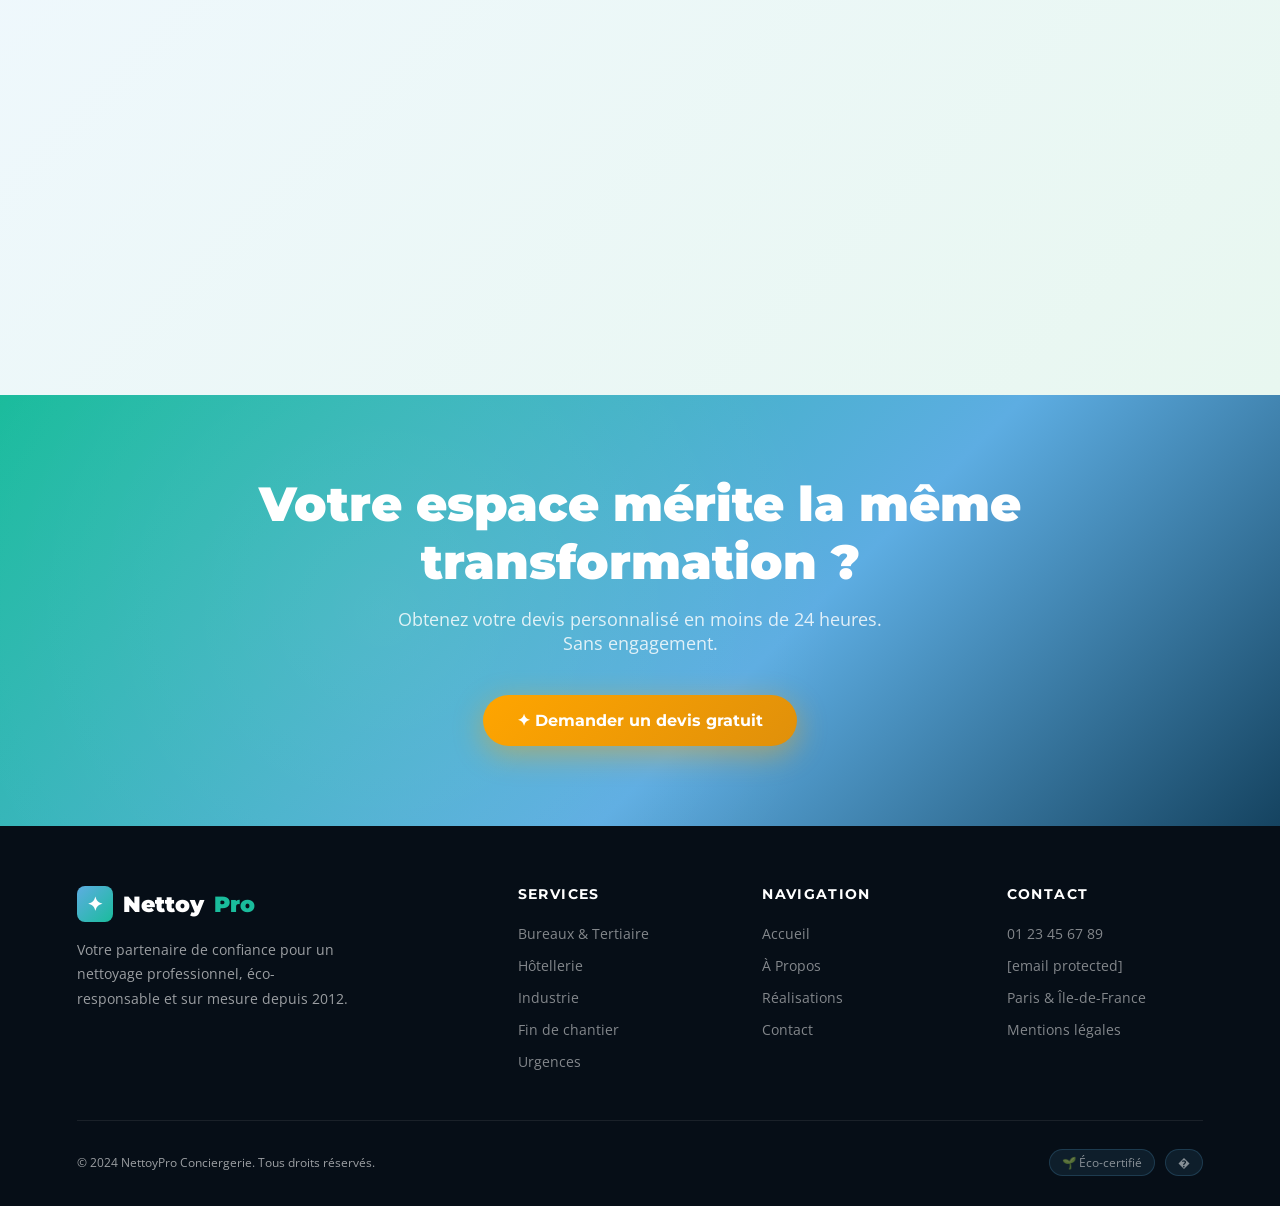
==== commit 3b901e3c: "Add files via upload" ====
--- a/realisations.html
+++ b/realisations.html
@@ -34,9 +34,40 @@
 <section class="ba-section">
   <div class="reveal" style="text-align:center"><div class="section-tag">Avant / Après</div><h2 class="section-title">Des transformations <em>spectaculaires</em></h2><p class="section-desc" style="margin:0 auto">Glissez le curseur pour voir l'impact de nos interventions en temps réel.</p></div>
   <div class="before-after-grid">
-    <div class="before-after-card reveal"><div class="ba-slider" data-slider><img class="ba-img" src="https://images.unsplash.com/photo-1527515545081-5db817172677?w=600&q=80" alt="Avant" loading="lazy"/><img class="ba-img ba-after" src="https://images.unsplash.com/photo-1497366216548-37526070297c?w=600&q=80" alt="Après" loading="lazy"/><div class="ba-handle"><div class="ba-handle-btn">↔</div></div><div class="ba-labels"><span class="ba-label">Avant</span><span class="ba-label">Après</span></div></div><div class="ba-info"><h4>Bureaux open-space — Paris 8ème</h4><p>Remise en état complète • 400 m² • Intervention en 6h</p></div></div>
-    <div class="before-after-card reveal"><div class="ba-slider" data-slider><img class="ba-img" src="https://images.unsplash.com/photo-1558618666-fcd25c85cd64?w=600&q=80" alt="Avant" loading="lazy"/><img class="ba-img ba-after" src="https://images.unsplash.com/photo-1631679706909-1844bbd07221?w=600&q=80" alt="Après" loading="lazy"/><div class="ba-handle"><div class="ba-handle-btn">↔</div></div><div class="ba-labels"><span class="ba-label">Avant</span><span class="ba-label">Après</span></div></div><div class="ba-info"><h4>Entrepôt logistique — Île-de-France</h4><p>Nettoyage industriel • 1 200 m² • Traitement sol époxy</p></div></div>
-    <div class="before-after-card reveal"><div class="ba-slider" data-slider><img class="ba-img" src="https://images.unsplash.com/photo-1484154218962-a197022b5858?w=600&q=80" alt="Avant" loading="lazy"/><img class="ba-img ba-after" src="https://images.unsplash.com/photo-1556909114-f6e7ad7d3136?w=600&q=80" alt="Après" loading="lazy"/><div class="ba-handle"><div class="ba-handle-btn">↔</div></div><div class="ba-labels"><span class="ba-label">Avant</span><span class="ba-label">Après</span></div></div><div class="ba-info"><h4>Restaurant gastronomique — Lyon</h4><p>Nettoyage de fond cuisine pro • Dégraissage certifié HACCP</p></div></div>
+
+    <!-- Paire 1 : Sol sale → Sol propre et brillant -->
+    <div class="before-after-card reveal">
+      <div class="ba-slider" data-slider>
+        <img class="ba-img" src="https://images.unsplash.com/photo-1558618047-3c8c76ca7d13?w=600&q=80" alt="Sol sale avant nettoyage" loading="lazy"/>
+        <img class="ba-img ba-after" src="https://images.unsplash.com/photo-1563453392212-326f5e854473?w=600&q=80" alt="Sol propre et brillant après nettoyage" loading="lazy"/>
+        <div class="ba-handle"><div class="ba-handle-btn">↔</div></div>
+        <div class="ba-labels"><span class="ba-label">Avant</span><span class="ba-label">Après</span></div>
+      </div>
+      <div class="ba-info"><h4>Sol industriel — Entrepôt Seine-et-Marne</h4><p>Décapage & traitement antidérapant • 800 m² • 1 journée</p></div>
+    </div>
+
+    <!-- Paire 2 : Bureaux en désordre → Bureaux propres et rangés -->
+    <div class="before-after-card reveal">
+      <div class="ba-slider" data-slider>
+        <img class="ba-img" src="https://images.unsplash.com/photo-1497366858526-0766f04c7b80?w=600&q=80" alt="Bureaux sales avant nettoyage" loading="lazy"/>
+        <img class="ba-img ba-after" src="https://images.unsplash.com/photo-1497366216548-37526070297c?w=600&q=80" alt="Bureaux propres après nettoyage" loading="lazy"/>
+        <div class="ba-handle"><div class="ba-handle-btn">↔</div></div>
+        <div class="ba-labels"><span class="ba-label">Avant</span><span class="ba-label">Après</span></div>
+      </div>
+      <div class="ba-info"><h4>Open-space — Paris 8ème</h4><p>Remise en état complète • 400 m² • Intervention en 6h</p></div>
+    </div>
+
+    <!-- Paire 3 : Cuisine sale → Cuisine propre -->
+    <div class="before-after-card reveal">
+      <div class="ba-slider" data-slider>
+        <img class="ba-img" src="https://images.unsplash.com/photo-1556909172-8c2f041fca1e?w=600&q=80" alt="Cuisine professionnelle sale avant nettoyage" loading="lazy"/>
+        <img class="ba-img ba-after" src="https://images.unsplash.com/photo-1556909114-f6e7ad7d3136?w=600&q=80" alt="Cuisine professionnelle propre après nettoyage" loading="lazy"/>
+        <div class="ba-handle"><div class="ba-handle-btn">↔</div></div>
+        <div class="ba-labels"><span class="ba-label">Avant</span><span class="ba-label">Après</span></div>
+      </div>
+      <div class="ba-info"><h4>Cuisine professionnelle — Restaurant Lyon</h4><p>Dégraissage complet certifié HACCP • Inox remis à neuf</p></div>
+    </div>
+
   </div>
 </section>
 <section class="temoignages-section">
@@ -61,13 +92,8 @@
     </div>
     <div class="footer-col"><h4>Services</h4><ul><li><a href="services.html">Bureaux & Tertiaire</a></li><li><a href="services.html">Hôtellerie</a></li><li><a href="services.html">Industrie</a></li><li><a href="services.html">Fin de chantier</a></li><li><a href="services.html">Urgences</a></li></ul></div>
     <div class="footer-col"><h4>Navigation</h4><ul><li><a href="index.html">Accueil</a></li><li><a href="apropos.html">À Propos</a></li><li><a href="realisations.html">Réalisations</a></li><li><a href="contact.html">Contact</a></li></ul></div>
-    <div class="footer-col"><h4>Contact</h4><ul><li><a href="tel:0123456789">01 23 45 67 89</a></li><li><a href="mailto:contact@nettoypro.fr">contact@nettoypro.fr</a></li><li><a>Paris & Île-de-France</a></li><li><a>Mentions légales</a></li></ul></div>
+    <div class="footer-col"><h4>Contact</h4><ul><li><a href="tel:0123456789">01 23 45 67 89</a></li><li><a href="/cdn-cgi/l/email-protection#abc8c4c5dfcac8dfebc5cedfdfc4d2dbd9c485cdd9"><span class="__cf_email__" data-cfemail="92f1fdfce6f3f1e6d2fcf7e6e6fdebe2e0fdbcf4e0">[email&#160;protected]</span></a></li><li><a>Paris & Île-de-France</a></li><li><a>Mentions légales</a></li></ul></div>
   </div>
   <div class="footer-bottom">
     <span>© 2024 NettoyPro Conciergerie. Tous droits réservés.</span>
-    <div class="footer-badges"><span class="footer-badge">🌱 Éco-certifié</span><span class="footer-badge">🏆 ISO 9001</span><span class="footer-badge">🔒 RGPD</span></div>
-  </div>
-</footer>
-<script src="script.js"></script>
-</body>
-</html>+    <div class="footer-badges"><span class="footer-badge">🌱 Éco-certifié</span><span class="footer-badge">�
--- a/style.css
+++ b/style.css
@@ -96,7 +96,7 @@
     @keyframes scrollPulse { 0%,100%{opacity:0.4;transform:scaleY(1)} 50%{opacity:1;transform:scaleY(1.2)} }
 
     /* STATS BANNER */
-    .stats-banner { background: linear-gradient(135deg, var(--dark-blue), #1a6090); padding: 50px clamp(20px,5vw,80px); display: flex; justify-content: center; }
+    .stats-banner { background: linear-gradient(180deg, rgba(21,67,96,0.92) 0%, rgba(26,96,144,0.85) 100%); padding: 44px clamp(20px,5vw,80px); display: flex; justify-content: center; backdrop-filter: blur(4px); }
     .stats-grid { display: grid; grid-template-columns: repeat(4,1fr); max-width: 1100px; width: 100%; }
     .stat-item { text-align: center; padding: 20px 10px; border-right: 1px solid rgba(93,173,226,0.2); } .stat-item:last-child { border-right: none; }
     .stat-item .num { font-family: 'Bebas Neue', sans-serif; font-size: clamp(3rem,6vw,5rem); background: linear-gradient(135deg, var(--blue), var(--teal)); -webkit-background-clip: text; -webkit-text-fill-color: transparent; line-height: 1; }
@@ -104,9 +104,9 @@
     .stat-divider { display: none; }
 
     /* HERO IMAGE */
-    .hero-img-section { height: 420px; position: relative; overflow: hidden; } .hero-img-section::before { content:''; position:absolute; top:0; left:0; right:0; height:90px; background:linear-gradient(to bottom,#1a6090,transparent); z-index:1; pointer-events:none; }
-    .hero-img-section img { width:100%; height:100%; object-fit:cover; display:block; }
-    .hero-img-overlay { position:absolute; inset:0; background:linear-gradient(to right,rgba(21,67,96,0.88) 0%,rgba(21,67,96,0.35) 55%,transparent 100%); display:flex; align-items:center; padding:0 clamp(20px,6vw,100px); z-index:2; }
+    .hero-img-section { height: 480px; position: relative; overflow: hidden; }
+    .hero-img-section img { width:100%; height:100%; object-fit:cover; object-position: center 30%; display:block; }
+    .hero-img-overlay { position:absolute; inset:0; background:linear-gradient(to right, rgba(10,31,46,0.82) 0%, rgba(10,31,46,0.55) 40%, rgba(10,31,46,0.15) 65%, transparent 100%); display:flex; align-items:center; padding:0 clamp(20px,6vw,100px); z-index:2; }
     .hero-img-text h2 { font-family:'Montserrat',sans-serif; font-weight:900; font-size:clamp(1.8rem,3.5vw,2.8rem); color:var(--white); margin-bottom:12px; }
     .hero-img-text p { color:rgba(255,255,255,0.82); font-size:1rem; max-width:440px; line-height:1.7; margin-bottom:28px; }
 
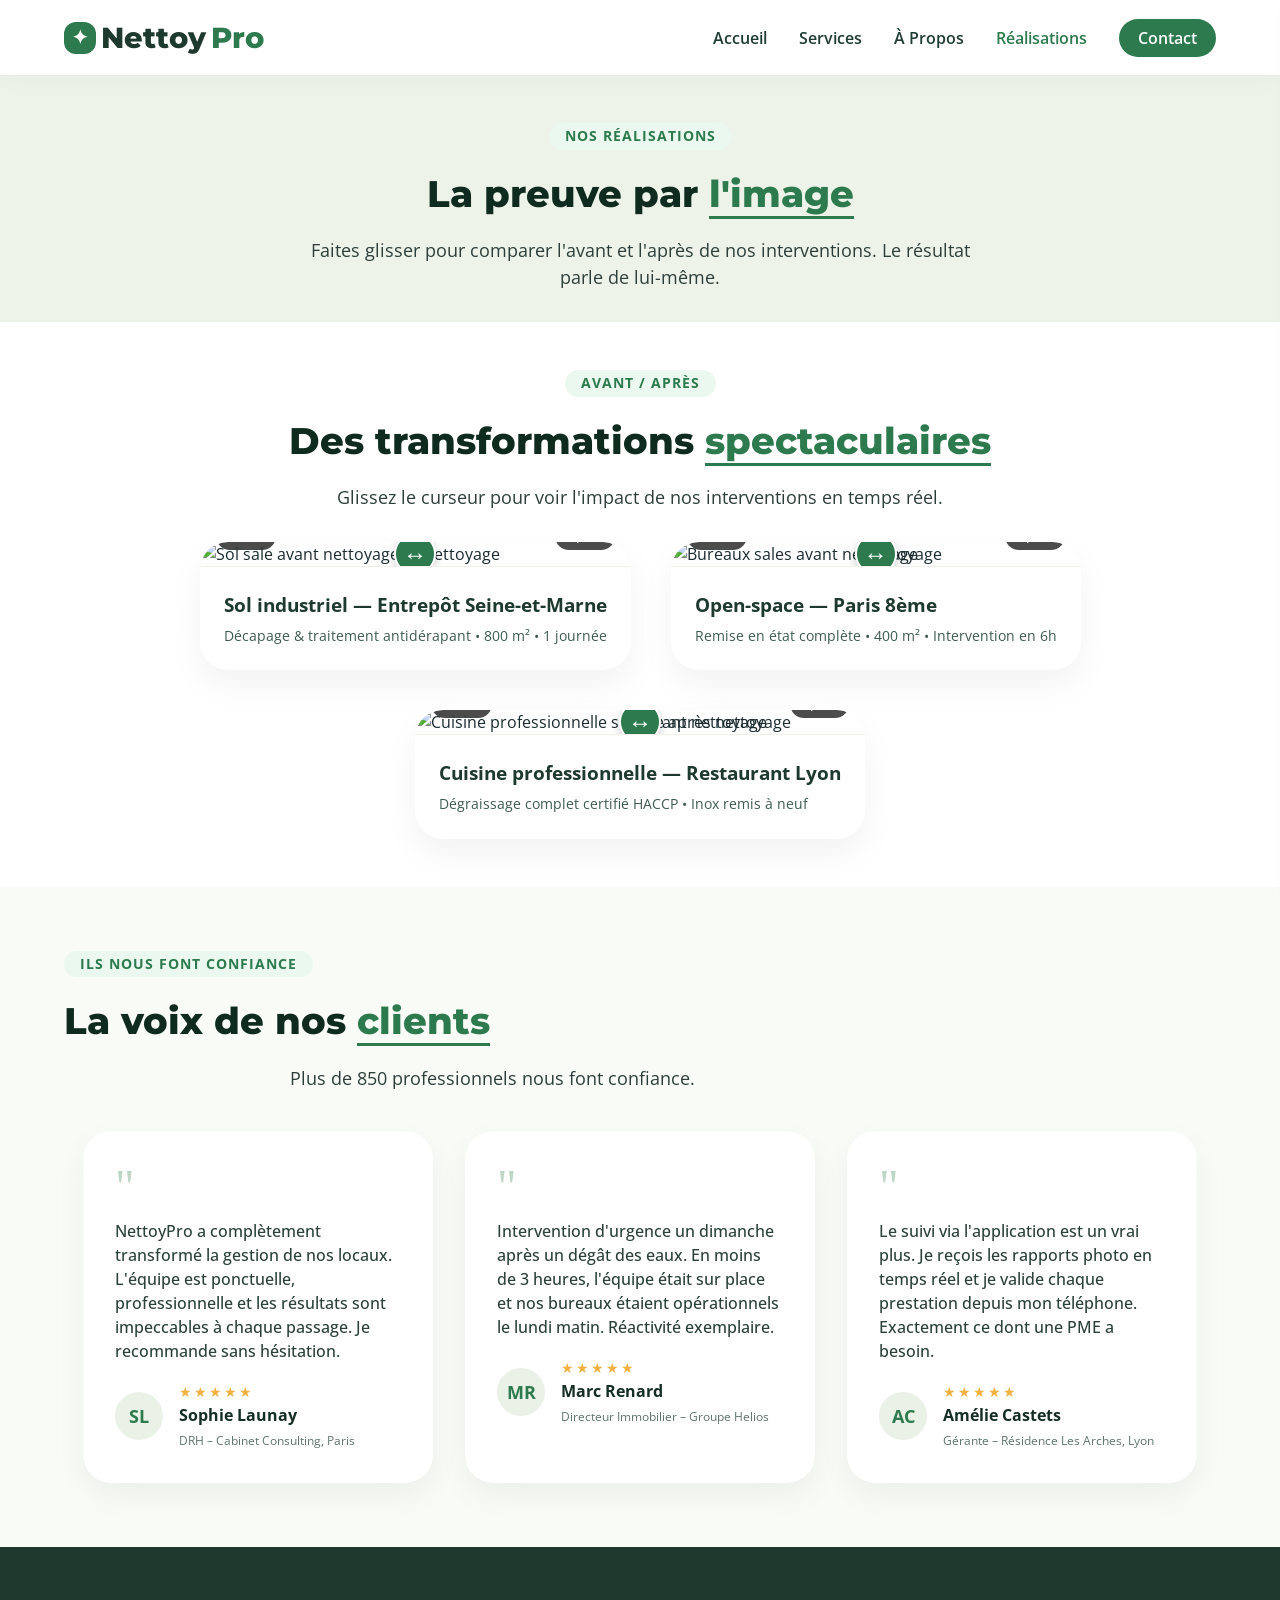
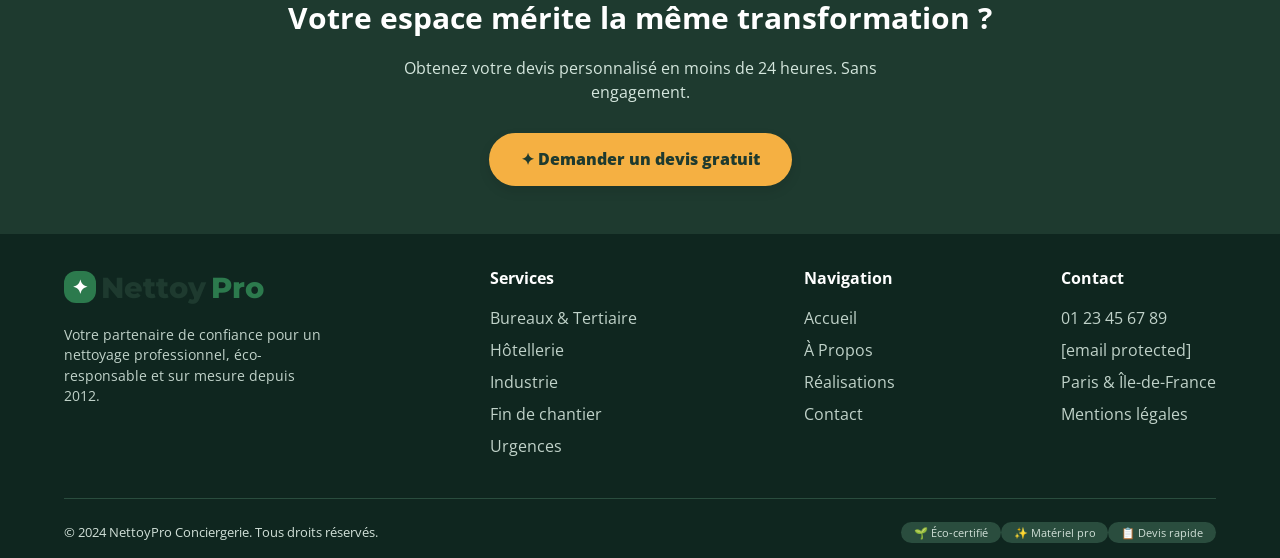
==== commit 7941b870: "Add files via upload" ====
--- a/realisations.html
+++ b/realisations.html
@@ -9,13 +9,470 @@
 <link rel="preconnect" href="https://fonts.googleapis.com"/>
 <link rel="preconnect" href="https://fonts.gstatic.com" crossorigin/>
 <link href="https://fonts.googleapis.com/css2?family=Montserrat:wght@400;700;900&family=Open+Sans:wght@300;400;600&family=Bebas+Neue&display=swap" rel="stylesheet"/>
-<link rel="stylesheet" href="style.css"/>
+<style>
+  /* ===== RESET & BASE ===== */
+  * {
+    margin: 0;
+    padding: 0;
+    box-sizing: border-box;
+  }
+
+  body {
+    font-family: 'Open Sans', sans-serif;
+    background: #fefefe;
+    color: #1a2a2f;
+    line-height: 1.5;
+    scroll-behavior: smooth;
+  }
+
+  /* ===== TYPOGRAPHY & CONTRAST FIX ===== */
+  h1, h2, h3, h4, .section-title, .section-desc, .section-tag, p, li, a, .temoignage-text, .author-info, .ba-info p, .ba-info h4 {
+    color: #1a2a2f;
+  }
+
+  .section-tag {
+    color: #2c7a4d;
+    font-weight: 700;
+    letter-spacing: 1px;
+    text-transform: uppercase;
+    font-size: 0.85rem;
+    margin-bottom: 1rem;
+    display: inline-block;
+    background: #eaf8ef;
+    padding: 0.2rem 1rem;
+    border-radius: 30px;
+  }
+
+  .section-title {
+    font-family: 'Montserrat', sans-serif;
+    font-weight: 800;
+    font-size: 2.3rem;
+    margin-bottom: 1rem;
+    color: #0f2b1f;
+  }
+
+  .section-title em {
+    font-style: normal;
+    color: #2c7a4d;
+    border-bottom: 3px solid #2c7a4d;
+  }
+
+  .section-desc {
+    font-size: 1.1rem;
+    max-width: 700px;
+    color: #2d3e3a;
+    margin-bottom: 2rem;
+  }
+
+  /* ===== NAVIGATION (style intégré pour cohérence) ===== */
+  #nav {
+    display: flex;
+    justify-content: space-between;
+    align-items: center;
+    padding: 1rem 5%;
+    background: #ffffff;
+    box-shadow: 0 5px 20px rgba(0,0,0,0.03);
+    position: sticky;
+    top: 0;
+    z-index: 1000;
+    flex-wrap: wrap;
+  }
+  .nav-logo {
+    font-family: 'Montserrat', sans-serif;
+    font-weight: 800;
+    font-size: 1.8rem;
+    text-decoration: none;
+    color: #1e3a2f;
+    display: flex;
+    align-items: center;
+    gap: 5px;
+  }
+  .nav-logo-icon {
+    background: #2c7a4d;
+    width: 32px;
+    height: 32px;
+    border-radius: 12px;
+    display: inline-flex;
+    align-items: center;
+    justify-content: center;
+    color: white;
+    font-size: 1.2rem;
+  }
+  .nav-logo span {
+    color: #2c7a4d;
+  }
+  .nav-links {
+    display: flex;
+    gap: 2rem;
+    list-style: none;
+  }
+  .nav-links a {
+    text-decoration: none;
+    font-weight: 600;
+    color: #1f3d35;
+    transition: 0.2s;
+  }
+  .nav-links a.active, .nav-links a:hover {
+    color: #2c7a4d;
+  }
+  .nav-cta {
+    background: #2c7a4d;
+    padding: 0.5rem 1.2rem;
+    border-radius: 40px;
+    color: white !important;
+  }
+  .hamburger {
+    display: none;
+    flex-direction: column;
+    cursor: pointer;
+  }
+  .hamburger span {
+    width: 28px;
+    height: 3px;
+    background: #1f3d35;
+    margin: 4px 0;
+    border-radius: 4px;
+  }
+  .mobile-menu {
+    position: fixed;
+    top: 0;
+    right: -280px;
+    width: 260px;
+    height: 100%;
+    background: #ffffff;
+    box-shadow: -5px 0 20px rgba(0,0,0,0.1);
+    transition: 0.3s;
+    padding: 2rem 1.5rem;
+    display: flex;
+    flex-direction: column;
+    gap: 1rem;
+    z-index: 1100;
+  }
+  .mobile-menu.open {
+    right: 0;
+  }
+  .mobile-close {
+    align-self: flex-end;
+    background: none;
+    border: none;
+    font-size: 1.8rem;
+    cursor: pointer;
+  }
+  .mobile-menu a {
+    text-decoration: none;
+    font-weight: 600;
+    padding: 0.7rem 0;
+    border-bottom: 1px solid #eee;
+    color: #1e3a2f;
+  }
+  @media (max-width: 768px) {
+    .nav-links { display: none; }
+    .hamburger { display: flex; }
+    .section-title { font-size: 1.9rem; }
+  }
+
+  /* ===== PAGE HERO ===== */
+  .page-hero {
+    padding: 3rem 1rem 2rem;
+    background: #f4f9f0;
+  }
+  .page-hero-dark {
+    background: #eef3e9;
+  }
+
+  /* ===== BEFORE/AFTER SLIDER ===== */
+  .ba-section {
+    padding: 3rem 5%;
+    background: white;
+  }
+  .before-after-grid {
+    display: flex;
+    flex-wrap: wrap;
+    gap: 2.5rem;
+    justify-content: center;
+    margin-top: 2rem;
+  }
+  .before-after-card {
+    max-width: 550px;
+    background: #ffffff;
+    border-radius: 28px;
+    box-shadow: 0 15px 35px rgba(0,0,0,0.05);
+    transition: 0.2s;
+    overflow: hidden;
+  }
+  .ba-slider {
+    position: relative;
+    width: 100%;
+    cursor: ew-resize;
+    overflow: hidden;
+    user-select: none;
+  }
+  .ba-img {
+    display: block;
+    width: 100%;
+    height: auto;
+    pointer-events: none;
+  }
+  .ba-after {
+    position: absolute;
+    top: 0;
+    left: 0;
+    width: 100%;
+    height: 100%;
+    object-fit: cover;
+    clip-path: inset(0 0 0 50%);
+    transition: clip-path 0.1s ease;
+  }
+  .ba-handle {
+    position: absolute;
+    top: 0;
+    left: 50%;
+    width: 4px;
+    height: 100%;
+    background: white;
+    transform: translateX(-50%);
+    z-index: 20;
+    box-shadow: 0 0 0 2px rgba(0,0,0,0.2);
+    cursor: ew-resize;
+  }
+  .ba-handle-btn {
+    position: absolute;
+    top: 50%;
+    left: 50%;
+    transform: translate(-50%, -50%);
+    background: #2c7a4d;
+    color: white;
+    border-radius: 50%;
+    width: 42px;
+    height: 42px;
+    display: flex;
+    align-items: center;
+    justify-content: center;
+    font-weight: bold;
+    font-size: 1.5rem;
+    box-shadow: 0 3px 10px rgba(0,0,0,0.2);
+    border: 2px solid white;
+  }
+  .ba-labels {
+    position: absolute;
+    bottom: 16px;
+    left: 0;
+    right: 0;
+    display: flex;
+    justify-content: space-between;
+    padding: 0 16px;
+    z-index: 15;
+    pointer-events: none;
+  }
+  .ba-label {
+    background: rgba(0,0,0,0.7);
+    backdrop-filter: blur(4px);
+    padding: 5px 12px;
+    border-radius: 40px;
+    font-weight: 600;
+    font-size: 0.75rem;
+    color: white !important;
+    letter-spacing: 0.5px;
+  }
+  .ba-info {
+    padding: 1.5rem;
+    border-top: 1px solid #eef2e8;
+  }
+  .ba-info h4 {
+    font-size: 1.2rem;
+    font-weight: 700;
+    margin-bottom: 0.3rem;
+    color: #1e3a2f;
+  }
+  .ba-info p {
+    color: #3e5a51;
+    font-size: 0.9rem;
+  }
+
+  /* ===== TEMOIGNAGES ===== */
+  .temoignages-section {
+    background: #f9fbf7;
+    padding: 4rem 5%;
+  }
+  .temoignages-grid {
+    display: flex;
+    flex-wrap: wrap;
+    gap: 2rem;
+    justify-content: center;
+    margin-top: 2.5rem;
+  }
+  .temoignage-card {
+    background: white;
+    border-radius: 28px;
+    padding: 2rem;
+    max-width: 350px;
+    box-shadow: 0 12px 30px rgba(0,0,0,0.05);
+    transition: transform 0.2s;
+  }
+  .quote-icon {
+    font-size: 3rem;
+    font-family: serif;
+    color: #2c7a4d;
+    opacity: 0.3;
+    line-height: 1;
+  }
+  .temoignage-text {
+    font-size: 1rem;
+    margin: 0.5rem 0 1.2rem;
+    color: #2a4038;
+    font-style: normal;
+    font-weight: 500;
+  }
+  .temoignage-author {
+    display: flex;
+    gap: 1rem;
+    align-items: center;
+    margin-top: 0.8rem;
+  }
+  .author-avatar {
+    background: #eaf1e6;
+    width: 48px;
+    height: 48px;
+    border-radius: 50%;
+    display: flex;
+    align-items: center;
+    justify-content: center;
+    font-weight: bold;
+    color: #2c7a4d;
+    font-size: 1.1rem;
+  }
+  .author-info strong {
+    display: block;
+    font-weight: 700;
+    color: #142e24;
+  }
+  .stars {
+    color: #f5b042;
+    letter-spacing: 2px;
+    font-size: 0.85rem;
+  }
+  .author-info span {
+    font-size: 0.75rem;
+    color: #5f756c;
+  }
+
+  /* ===== CTA BANNER ===== */
+  .cta-banner {
+    background: #1e3a2f;
+    text-align: center;
+    padding: 3rem 2rem;
+    color: white;
+  }
+  .cta-banner h2 {
+    color: white;
+    font-size: 1.9rem;
+    margin-bottom: 1rem;
+  }
+  .cta-banner p {
+    color: #d4e6dd;
+    max-width: 550px;
+    margin: 0 auto 1.8rem;
+  }
+  .btn-primary {
+    background: #f5b042;
+    color: #1e3a2f !important;
+    text-decoration: none;
+    font-weight: 800;
+    padding: 0.9rem 2rem;
+    border-radius: 40px;
+    display: inline-block;
+    transition: 0.2s;
+    box-shadow: 0 5px 12px rgba(0,0,0,0.1);
+  }
+  .btn-primary:hover {
+    background: #ffc15e;
+    transform: translateY(-2px);
+  }
+
+  /* ===== FOOTER ===== */
+  footer {
+    background: #0f261f;
+    color: #d0dfd7;
+    padding: 2rem 5% 1rem;
+  }
+  .footer-grid {
+    display: flex;
+    flex-wrap: wrap;
+    gap: 2rem;
+    justify-content: space-between;
+    margin-bottom: 2rem;
+  }
+  .footer-brand {
+    max-width: 260px;
+  }
+  .footer-brand p {
+    color: #c0d2c9;
+    font-size: 0.85rem;
+  }
+  .footer-col h4 {
+    color: white;
+    margin-bottom: 1rem;
+    font-weight: 700;
+  }
+  .footer-col ul {
+    list-style: none;
+  }
+  .footer-col li {
+    margin-bottom: 0.5rem;
+  }
+  .footer-col a {
+    text-decoration: none;
+    color: #c0d2c9;
+    transition: 0.2s;
+  }
+  .footer-col a:hover {
+    color: #f5b042;
+  }
+  .footer-bottom {
+    border-top: 1px solid #2a4d3e;
+    padding-top: 1.5rem;
+    text-align: center;
+    font-size: 0.8rem;
+    display: flex;
+    justify-content: space-between;
+    flex-wrap: wrap;
+    gap: 1rem;
+  }
+  .footer-badge {
+    background: #2a4d3e;
+    padding: 0.2rem 0.8rem;
+    border-radius: 30px;
+    font-size: 0.7rem;
+  }
+  @media (max-width: 750px) {
+    .footer-grid { flex-direction: column; }
+    .footer-bottom { flex-direction: column; text-align: center; }
+  }
+  .reveal {
+    opacity: 0;
+    transform: translateY(20px);
+    transition: 0.6s ease;
+  }
+  .reveal.revealed {
+    opacity: 1;
+    transform: translateY(0);
+  }
+</style>
 </head>
 <body>
+
 <nav id="nav">
   <a class="nav-logo" href="index.html"><div class="nav-logo-icon">✦</div>Nettoy<span>Pro</span></a>
-  <ul class="nav-links"><li><a href="index.html">Accueil</a></li><li><a href="services.html">Services</a></li><li><a href="apropos.html">À Propos</a></li><li><a class="active" href="realisations.html">Réalisations</a></li><li><a href="contact.html" class="nav-cta">Contact</a></li></ul>
-  <div class="hamburger" id="hamburger"><span></span><span></span><span></span></div>
+  <ul class="nav-links">
+    <li><a href="index.html">Accueil</a></li>
+    <li><a href="services.html">Services</a></li>
+    <li><a href="apropos.html">À Propos</a></li>
+    <li><a class="active" href="realisations.html">Réalisations</a></li>
+    <li><a href="contact.html" class="nav-cta">Contact</a></li>
+  </ul>
+  <div class="hamburger" id="hamburger">
+    <span></span><span></span><span></span>
+  </div>
 </nav>
 <div class="mobile-menu" id="mobileMenu">
   <button class="mobile-close" id="mobileClose">✕</button>
@@ -31,8 +488,13 @@
   <h1 class="section-title">La preuve par <em>l'image</em></h1>
   <p class="section-desc" style="margin:0 auto">Faites glisser pour comparer l'avant et l'après de nos interventions. Le résultat parle de lui-même.</p>
 </div>
+
 <section class="ba-section">
-  <div class="reveal" style="text-align:center"><div class="section-tag">Avant / Après</div><h2 class="section-title">Des transformations <em>spectaculaires</em></h2><p class="section-desc" style="margin:0 auto">Glissez le curseur pour voir l'impact de nos interventions en temps réel.</p></div>
+  <div class="reveal" style="text-align:center">
+    <div class="section-tag">Avant / Après</div>
+    <h2 class="section-title">Des transformations <em>spectaculaires</em></h2>
+    <p class="section-desc" style="margin:0 auto">Glissez le curseur pour voir l'impact de nos interventions en temps réel.</p>
+  </div>
   <div class="before-after-grid">
 
     <!-- Paire 1 : Sol sale → Sol propre et brillant -->
@@ -70,14 +532,32 @@
 
   </div>
 </section>
+
 <section class="temoignages-section">
-  <div class="temoignages-intro reveal"><div class="section-tag">Ils nous font confiance</div><h2 class="section-title">La voix de nos <em>clients</em></h2><p class="section-desc" style="margin:0 auto">Plus de 850 professionnels nous font confiance.</p></div>
+  <div class="temoignages-intro reveal">
+    <div class="section-tag">Ils nous font confiance</div>
+    <h2 class="section-title">La voix de nos <em>clients</em></h2>
+    <p class="section-desc" style="margin:0 auto">Plus de 850 professionnels nous font confiance.</p>
+  </div>
   <div class="temoignages-grid">
-    <div class="temoignage-card reveal"><div class="quote-icon">"</div><p class="temoignage-text">NettoyPro a complètement transformé la gestion de nos locaux. L'équipe est ponctuelle, professionnelle et les résultats sont impeccables à chaque passage. Je recommande sans hésitation.</p><div class="temoignage-author"><div class="author-avatar">SL</div><div class="author-info"><div class="stars">★★★★★</div><strong>Sophie Launay</strong><span>DRH – Cabinet Consulting, Paris</span></div></div></div>
-    <div class="temoignage-card reveal"><div class="quote-icon">"</div><p class="temoignage-text">Intervention d'urgence un dimanche après un dégât des eaux. En moins de 3 heures, l'équipe était sur place et nos bureaux étaient opérationnels le lundi matin. Réactivité exemplaire.</p><div class="temoignage-author"><div class="author-avatar">MR</div><div class="author-info"><div class="stars">★★★★★</div><strong>Marc Renard</strong><span>Directeur Immobilier – Groupe Helios</span></div></div></div>
-    <div class="temoignage-card reveal"><div class="quote-icon">"</div><p class="temoignage-text">Le suivi via l'application est un vrai plus. Je reçois les rapports photo en temps réel et je valide chaque prestation depuis mon téléphone. Exactement ce dont une PME a besoin.</p><div class="temoignage-author"><div class="author-avatar">AC</div><div class="author-info"><div class="stars">★★★★★</div><strong>Amélie Castets</strong><span>Gérante – Résidence Les Arches, Lyon</span></div></div></div>
+    <div class="temoignage-card reveal">
+      <div class="quote-icon">"</div>
+      <p class="temoignage-text">NettoyPro a complètement transformé la gestion de nos locaux. L'équipe est ponctuelle, professionnelle et les résultats sont impeccables à chaque passage. Je recommande sans hésitation.</p>
+      <div class="temoignage-author"><div class="author-avatar">SL</div><div class="author-info"><div class="stars">★★★★★</div><strong>Sophie Launay</strong><span>DRH – Cabinet Consulting, Paris</span></div></div>
+    </div>
+    <div class="temoignage-card reveal">
+      <div class="quote-icon">"</div>
+      <p class="temoignage-text">Intervention d'urgence un dimanche après un dégât des eaux. En moins de 3 heures, l'équipe était sur place et nos bureaux étaient opérationnels le lundi matin. Réactivité exemplaire.</p>
+      <div class="temoignage-author"><div class="author-avatar">MR</div><div class="author-info"><div class="stars">★★★★★</div><strong>Marc Renard</strong><span>Directeur Immobilier – Groupe Helios</span></div></div>
+    </div>
+    <div class="temoignage-card reveal">
+      <div class="quote-icon">"</div>
+      <p class="temoignage-text">Le suivi via l'application est un vrai plus. Je reçois les rapports photo en temps réel et je valide chaque prestation depuis mon téléphone. Exactement ce dont une PME a besoin.</p>
+      <div class="temoignage-author"><div class="author-avatar">AC</div><div class="author-info"><div class="stars">★★★★★</div><strong>Amélie Castets</strong><span>Gérante – Résidence Les Arches, Lyon</span></div></div>
+    </div>
   </div>
 </section>
+
 <div class="cta-banner">
   <h2>Votre espace mérite la même transformation ?</h2>
   <p>Obtenez votre devis personnalisé en moins de 24 heures. Sans engagement.</p>
@@ -92,8 +572,83 @@
     </div>
     <div class="footer-col"><h4>Services</h4><ul><li><a href="services.html">Bureaux & Tertiaire</a></li><li><a href="services.html">Hôtellerie</a></li><li><a href="services.html">Industrie</a></li><li><a href="services.html">Fin de chantier</a></li><li><a href="services.html">Urgences</a></li></ul></div>
     <div class="footer-col"><h4>Navigation</h4><ul><li><a href="index.html">Accueil</a></li><li><a href="apropos.html">À Propos</a></li><li><a href="realisations.html">Réalisations</a></li><li><a href="contact.html">Contact</a></li></ul></div>
-    <div class="footer-col"><h4>Contact</h4><ul><li><a href="tel:0123456789">01 23 45 67 89</a></li><li><a href="/cdn-cgi/l/email-protection#abc8c4c5dfcac8dfebc5cedfdfc4d2dbd9c485cdd9"><span class="__cf_email__" data-cfemail="92f1fdfce6f3f1e6d2fcf7e6e6fdebe2e0fdbcf4e0">[email&#160;protected]</span></a></li><li><a>Paris & Île-de-France</a></li><li><a>Mentions légales</a></li></ul></div>
+    <div class="footer-col"><h4>Contact</h4><ul><li><a href="tel:0123456789">01 23 45 67 89</a></li><li><a href="/cdn-cgi/l/email-protection#aecdc1c0dacfcddaeec0cbdbdbc0d6dfddc08bc3d7"><span class="__cf_email__" data-cfemail="37545859435654437759524242594f464459185044">[email&#160;protected]</span></a></li><li><a>Paris & Île-de-France</a></li><li><a>Mentions légales</a></li></ul></div>
   </div>
   <div class="footer-bottom">
     <span>© 2024 NettoyPro Conciergerie. Tous droits réservés.</span>
-    <div class="footer-badges"><span class="footer-badge">🌱 Éco-certifié</span><span class="footer-badge">�+    <div class="footer-badges"><span class="footer-badge">🌱 Éco-certifié</span><span class="footer-badge">✨ Matériel pro</span><span class="footer-badge">📋 Devis rapide</span></div>
+  </div>
+</footer>
+
+<script data-cfasync="false" src="/cdn-cgi/scripts/5c5dd728/cloudflare-static/email-decode.min.js"></script>
+<script>
+  // Mobile menu toggle
+  const hamburger = document.getElementById('hamburger');
+  const mobileMenu = document.getElementById('mobileMenu');
+  const mobileClose = document.getElementById('mobileClose');
+
+  function openMenu() { mobileMenu.classList.add('open'); }
+  function closeMenu() { mobileMenu.classList.remove('open'); }
+  if(hamburger) hamburger.addEventListener('click', openMenu);
+  if(mobileClose) mobileClose.addEventListener('click', closeMenu);
+
+  // Before/After Slider logic (for each .ba-slider)
+  const sliders = document.querySelectorAll('.ba-slider');
+  sliders.forEach(slider => {
+    const afterImg = slider.querySelector('.ba-after');
+    const handle = slider.querySelector('.ba-handle');
+    if(!afterImg || !handle) return;
+
+    function updateClip(clientX) {
+      const rect = slider.getBoundingClientRect();
+      let x = clientX - rect.left;
+      if(x < 0) x = 0;
+      if(x > rect.width) x = rect.width;
+      const percent = (x / rect.width) * 100;
+      afterImg.style.clipPath = `inset(0 0 0 ${percent}%)`;
+      handle.style.left = `${percent}%`;
+    }
+
+    let active = false;
+    const onMouseMove = (e) => {
+      if(!active) return;
+      updateClip(e.clientX);
+    };
+    const onTouchMove = (e) => {
+      if(!active) return;
+      const touch = e.touches[0];
+      if(touch) updateClip(touch.clientX);
+    };
+    const startDrag = () => { active = true; };
+    const endDrag = () => { active = false; };
+
+    handle.addEventListener('mousedown', startDrag);
+    window.addEventListener('mousemove', onMouseMove);
+    window.addEventListener('mouseup', endDrag);
+    handle.addEventListener('touchstart', startDrag);
+    window.addEventListener('touchmove', onTouchMove);
+    window.addEventListener('touchend', endDrag);
+
+    // initialize clip at 50%
+    const initPercent = 50;
+    afterImg.style.clipPath = `inset(0 0 0 ${initPercent}%)`;
+    handle.style.left = `${initPercent}%`;
+  });
+
+  // reveal on scroll
+  const reveals = document.querySelectorAll('.reveal');
+  function checkReveal() {
+    for(let el of reveals) {
+      const rect = el.getBoundingClientRect();
+      const windowHeight = window.innerHeight;
+      if(rect.top < windowHeight - 100) {
+        el.classList.add('revealed');
+      }
+    }
+  }
+  window.addEventListener('scroll', checkReveal);
+  window.addEventListener('resize', checkReveal);
+  checkReveal();
+</script>
+</body>
+</html>
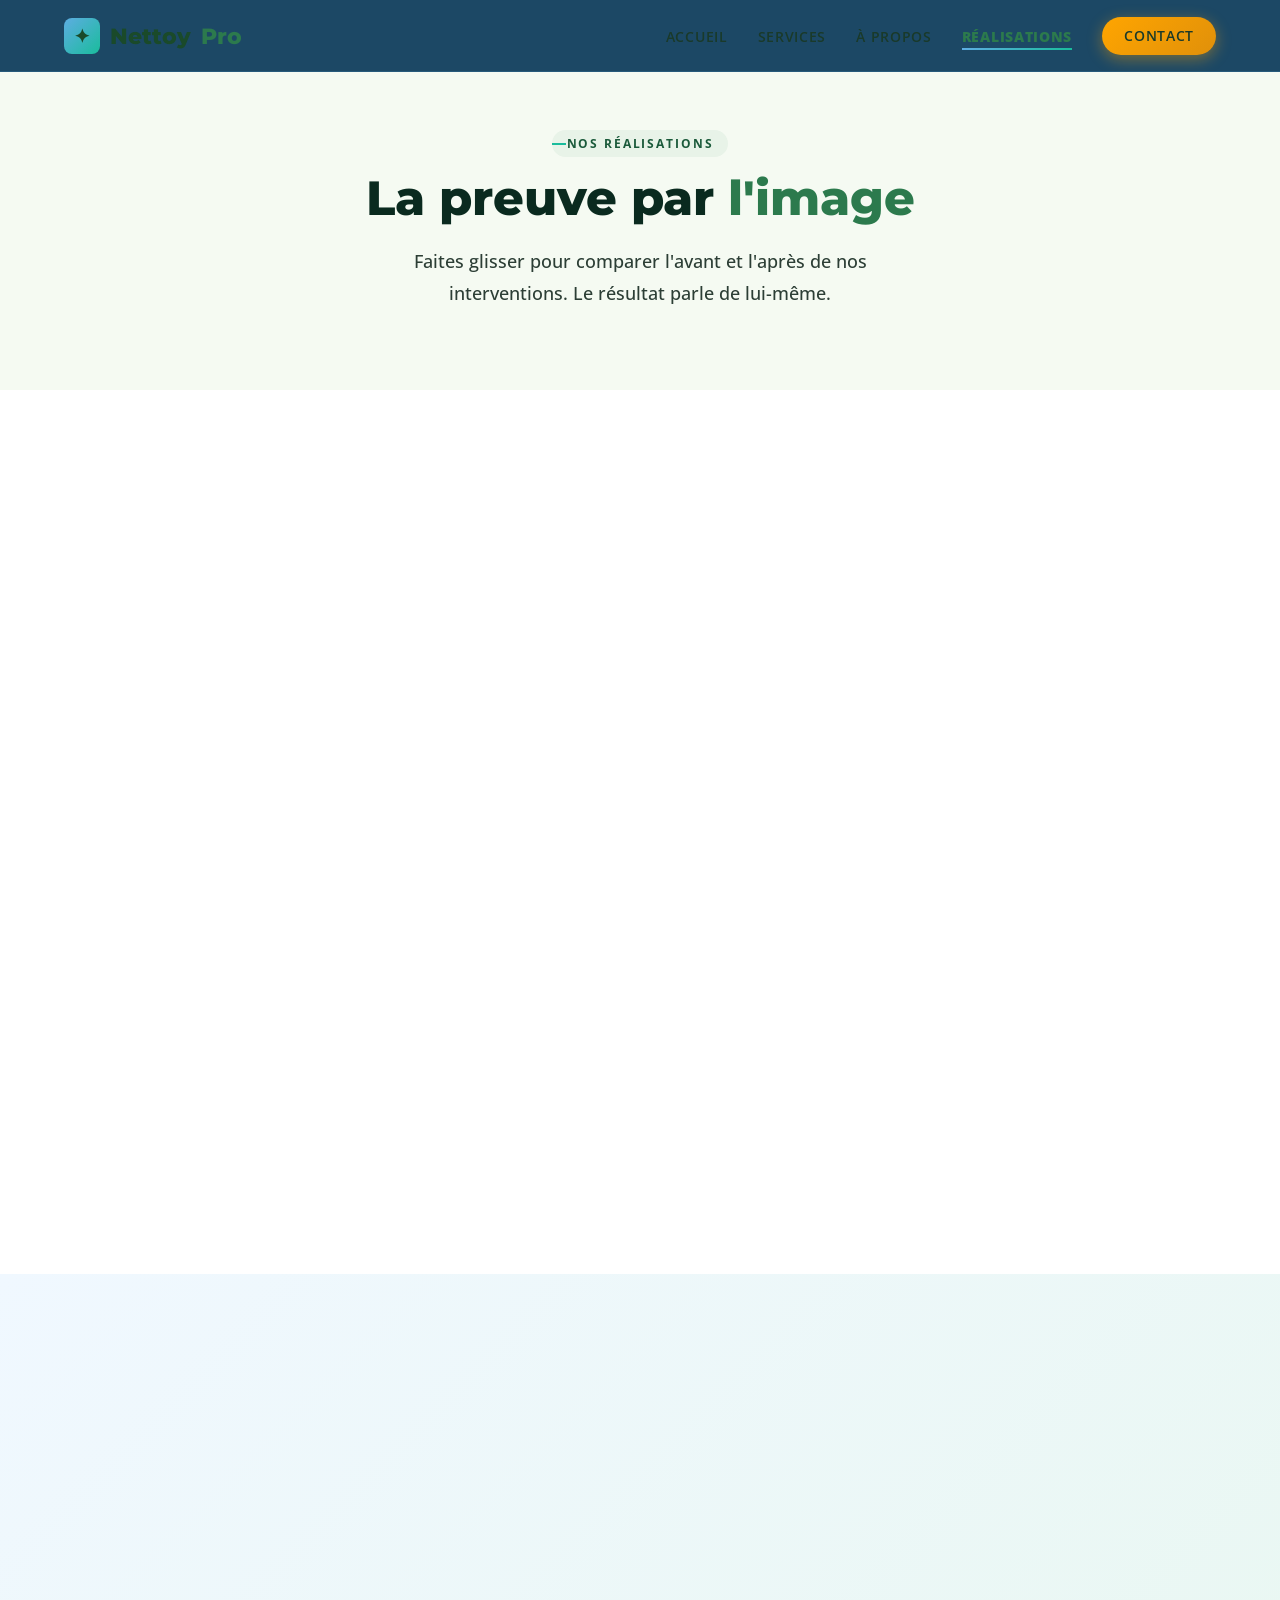
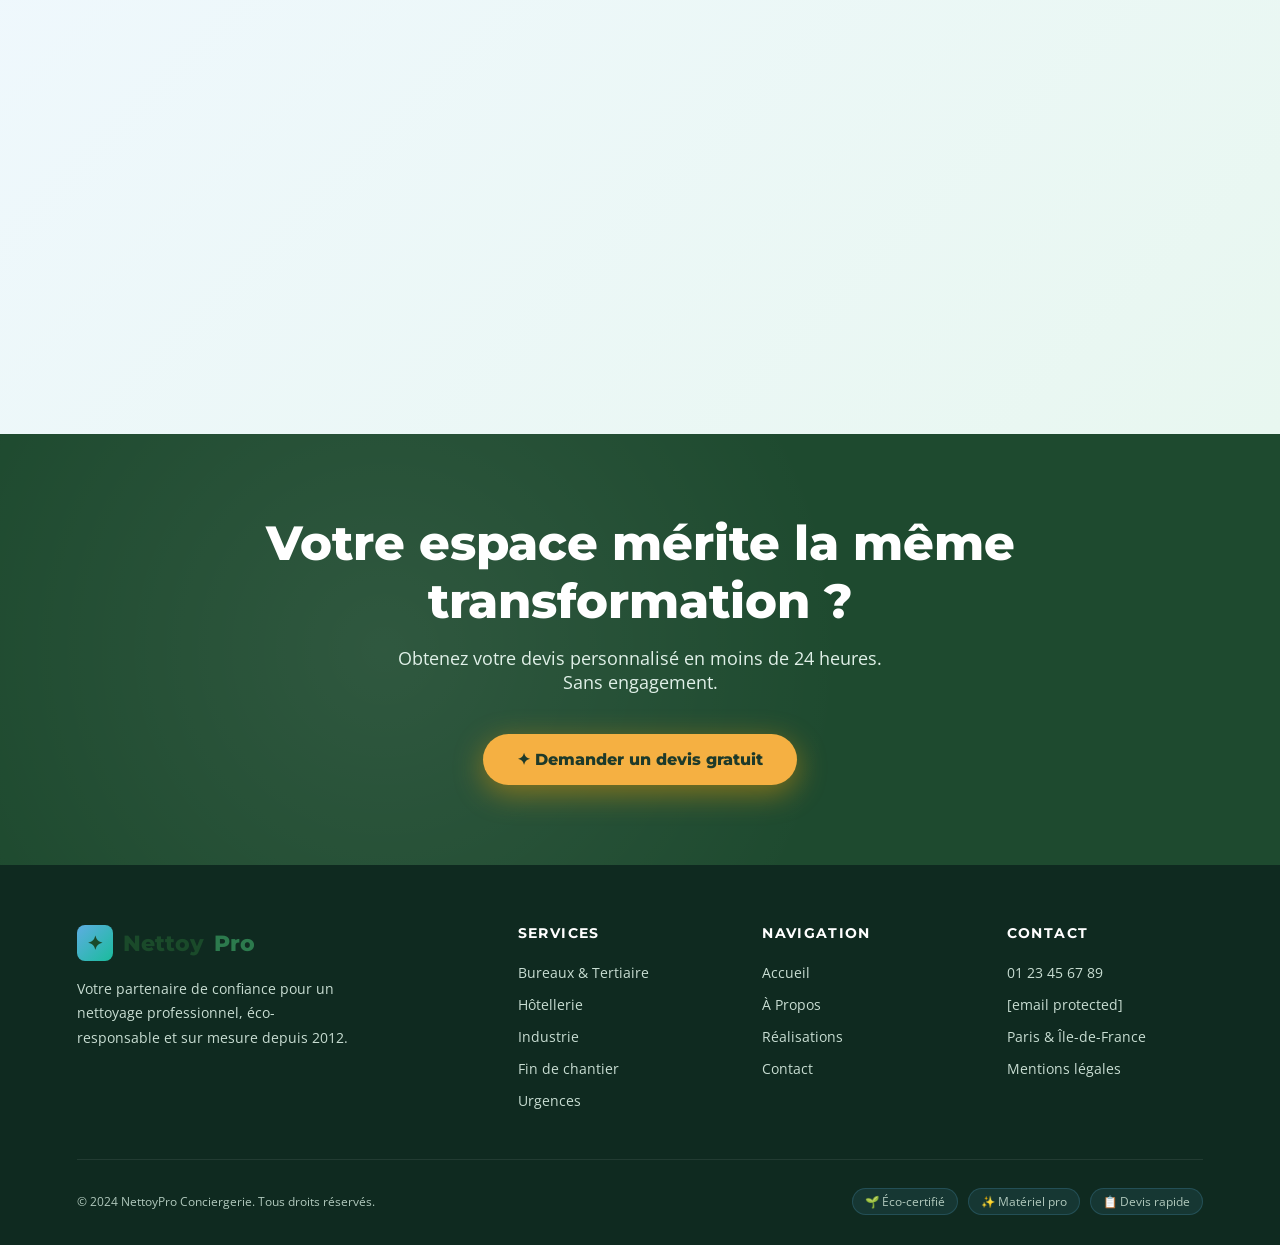
==== commit 955ac548: "Add files via upload" ====
--- a/realisations.html
+++ b/realisations.html
@@ -10,469 +10,199 @@
 <link rel="preconnect" href="https://fonts.gstatic.com" crossorigin/>
 <link href="https://fonts.googleapis.com/css2?family=Montserrat:wght@400;700;900&family=Open+Sans:wght@300;400;600&family=Bebas+Neue&display=swap" rel="stylesheet"/>
 <style>
-  /* ===== RESET & BASE ===== */
-  * {
-    margin: 0;
-    padding: 0;
-    box-sizing: border-box;
-  }
-
-  body {
-    font-family: 'Open Sans', sans-serif;
-    background: #fefefe;
-    color: #1a2a2f;
-    line-height: 1.5;
-    scroll-behavior: smooth;
-  }
-
-  /* ===== TYPOGRAPHY & CONTRAST FIX ===== */
-  h1, h2, h3, h4, .section-title, .section-desc, .section-tag, p, li, a, .temoignage-text, .author-info, .ba-info p, .ba-info h4 {
-    color: #1a2a2f;
-  }
-
+  /* CORRECTION : ASSURER LA VISIBILITÉ DE TOUS LES TEXTES */
+  body, html {
+    background: #ffffff !important;
+  }
+  
+  /* Tous les textes principaux */
+  body, p, h1, h2, h3, h4, h5, h6, .section-title, .section-desc, .section-tag, 
+  .ba-info p, .ba-info h4, .temoignage-text, .author-info strong, .author-info span,
+  .footer-brand p, .footer-col a, .footer-col h4, .footer-bottom span,
+  .cta-banner p, .cta-banner h2, .nav-links a, .nav-logo, .mobile-menu a {
+    color: #1a2a2f !important;
+  }
+  
+  /* Titres principaux */
+  h1, .section-title, h2 {
+    color: #0a2a1f !important;
+    font-weight: 800 !important;
+  }
+  
+  /* Accentuation des em */
+  .section-title em {
+    color: #2c7a4d !important;
+    font-style: normal !important;
+  }
+  
+  /* Section tag (badges) */
   .section-tag {
-    color: #2c7a4d;
-    font-weight: 700;
-    letter-spacing: 1px;
-    text-transform: uppercase;
-    font-size: 0.85rem;
-    margin-bottom: 1rem;
-    display: inline-block;
-    background: #eaf8ef;
-    padding: 0.2rem 1rem;
-    border-radius: 30px;
-  }
-
-  .section-title {
-    font-family: 'Montserrat', sans-serif;
-    font-weight: 800;
-    font-size: 2.3rem;
-    margin-bottom: 1rem;
-    color: #0f2b1f;
-  }
-
-  .section-title em {
-    font-style: normal;
-    color: #2c7a4d;
-    border-bottom: 3px solid #2c7a4d;
-  }
-
+    background: #e8f3e8 !important;
+    color: #1a5a3a !important;
+    font-weight: 700 !important;
+    padding: 5px 15px !important;
+    border-radius: 30px !important;
+    display: inline-block !important;
+  }
+  
+  /* Description texte */
   .section-desc {
-    font-size: 1.1rem;
-    max-width: 700px;
-    color: #2d3e3a;
-    margin-bottom: 2rem;
-  }
-
-  /* ===== NAVIGATION (style intégré pour cohérence) ===== */
-  #nav {
-    display: flex;
-    justify-content: space-between;
-    align-items: center;
-    padding: 1rem 5%;
-    background: #ffffff;
-    box-shadow: 0 5px 20px rgba(0,0,0,0.03);
-    position: sticky;
-    top: 0;
-    z-index: 1000;
-    flex-wrap: wrap;
-  }
+    color: #2c3e35 !important;
+    font-size: 1.1rem !important;
+    font-weight: 500 !important;
+  }
+  
+  /* Cartes témoignages */
+  .temoignage-card {
+    background: #ffffff !important;
+    box-shadow: 0 10px 25px rgba(0,0,0,0.08) !important;
+  }
+  
+  .temoignage-text {
+    color: #1e2f28 !important;
+    font-weight: 500 !important;
+    line-height: 1.5 !important;
+  }
+  
+  .author-info strong {
+    color: #0a2a1f !important;
+    font-weight: 800 !important;
+  }
+  
+  .author-info span {
+    color: #5a6e65 !important;
+  }
+  
+  /* Informations avant/après */
+  .ba-info {
+    background: #ffffff !important;
+  }
+  
+  .ba-info h4 {
+    color: #0a2a1f !important;
+    font-weight: 800 !important;
+  }
+  
+  .ba-info p {
+    color: #3a554a !important;
+    font-weight: 500 !important;
+  }
+  
+  /* Labels avant/après sur les images */
+  .ba-label {
+    background: rgba(0,0,0,0.75) !important;
+    color: white !important;
+    font-weight: 700 !important;
+    padding: 6px 14px !important;
+    border-radius: 30px !important;
+    font-size: 0.8rem !important;
+  }
+  
+  /* Footer */
+  footer {
+    background: #0f2a20 !important;
+  }
+  
+  .footer-brand p {
+    color: #c8ddd2 !important;
+  }
+  
+  .footer-col h4 {
+    color: #ffffff !important;
+    font-weight: 700 !important;
+  }
+  
+  .footer-col a {
+    color: #c8ddd2 !important;
+  }
+  
+  .footer-col a:hover {
+    color: #f5b042 !important;
+  }
+  
+  .footer-bottom span {
+    color: #b0c8bc !important;
+  }
+  
+  /* CTA Banner */
+  .cta-banner {
+    background: #1e4a2f !important;
+  }
+  
+  .cta-banner h2 {
+    color: #ffffff !important;
+  }
+  
+  .cta-banner p {
+    color: #e0f0e8 !important;
+  }
+  
+  /* Navigation */
+  .nav-links a {
+    color: #1a3a2a !important;
+    font-weight: 600 !important;
+  }
+  
+  .nav-links a.active {
+    color: #2c7a4d !important;
+    font-weight: 800 !important;
+  }
+  
+  .nav-cta {
+    background: #2c7a4d !important;
+    color: white !important;
+  }
+  
   .nav-logo {
-    font-family: 'Montserrat', sans-serif;
-    font-weight: 800;
-    font-size: 1.8rem;
-    text-decoration: none;
-    color: #1e3a2f;
-    display: flex;
-    align-items: center;
-    gap: 5px;
-  }
-  .nav-logo-icon {
-    background: #2c7a4d;
-    width: 32px;
-    height: 32px;
-    border-radius: 12px;
-    display: inline-flex;
-    align-items: center;
-    justify-content: center;
-    color: white;
-    font-size: 1.2rem;
-  }
+    color: #1a4a2a !important;
+    font-weight: 800 !important;
+  }
+  
   .nav-logo span {
-    color: #2c7a4d;
-  }
-  .nav-links {
-    display: flex;
-    gap: 2rem;
-    list-style: none;
-  }
-  .nav-links a {
-    text-decoration: none;
-    font-weight: 600;
-    color: #1f3d35;
-    transition: 0.2s;
-  }
-  .nav-links a.active, .nav-links a:hover {
-    color: #2c7a4d;
-  }
-  .nav-cta {
-    background: #2c7a4d;
-    padding: 0.5rem 1.2rem;
-    border-radius: 40px;
-    color: white !important;
-  }
-  .hamburger {
-    display: none;
-    flex-direction: column;
-    cursor: pointer;
-  }
-  .hamburger span {
-    width: 28px;
-    height: 3px;
-    background: #1f3d35;
-    margin: 4px 0;
-    border-radius: 4px;
-  }
-  .mobile-menu {
-    position: fixed;
-    top: 0;
-    right: -280px;
-    width: 260px;
-    height: 100%;
-    background: #ffffff;
-    box-shadow: -5px 0 20px rgba(0,0,0,0.1);
-    transition: 0.3s;
-    padding: 2rem 1.5rem;
-    display: flex;
-    flex-direction: column;
-    gap: 1rem;
-    z-index: 1100;
-  }
-  .mobile-menu.open {
-    right: 0;
-  }
-  .mobile-close {
-    align-self: flex-end;
-    background: none;
-    border: none;
-    font-size: 1.8rem;
-    cursor: pointer;
-  }
-  .mobile-menu a {
-    text-decoration: none;
-    font-weight: 600;
-    padding: 0.7rem 0;
-    border-bottom: 1px solid #eee;
-    color: #1e3a2f;
-  }
-  @media (max-width: 768px) {
-    .nav-links { display: none; }
-    .hamburger { display: flex; }
-    .section-title { font-size: 1.9rem; }
-  }
-
-  /* ===== PAGE HERO ===== */
+    color: #2c7a4d !important;
+  }
+  
+  /* Hero section */
   .page-hero {
-    padding: 3rem 1rem 2rem;
-    background: #f4f9f0;
-  }
-  .page-hero-dark {
-    background: #eef3e9;
-  }
-
-  /* ===== BEFORE/AFTER SLIDER ===== */
-  .ba-section {
-    padding: 3rem 5%;
-    background: white;
-  }
-  .before-after-grid {
-    display: flex;
-    flex-wrap: wrap;
-    gap: 2.5rem;
-    justify-content: center;
-    margin-top: 2rem;
-  }
-  .before-after-card {
-    max-width: 550px;
-    background: #ffffff;
-    border-radius: 28px;
-    box-shadow: 0 15px 35px rgba(0,0,0,0.05);
-    transition: 0.2s;
-    overflow: hidden;
-  }
+    background: #f5faf2 !important;
+  }
+  
+  /* Boutons */
+  .btn-primary {
+    background: #f5b042 !important;
+    color: #1e3a2a !important;
+    font-weight: 800 !important;
+  }
+  
+  /* Rendre les images correctement visibles */
+  .ba-img {
+    display: block !important;
+    width: 100% !important;
+    height: auto !important;
+  }
+  
+  /* S'assurer que le slider fonctionne bien */
   .ba-slider {
-    position: relative;
-    width: 100%;
-    cursor: ew-resize;
-    overflow: hidden;
-    user-select: none;
-  }
-  .ba-img {
-    display: block;
-    width: 100%;
-    height: auto;
-    pointer-events: none;
-  }
+    position: relative !important;
+    overflow: hidden !important;
+  }
+  
   .ba-after {
-    position: absolute;
-    top: 0;
-    left: 0;
-    width: 100%;
-    height: 100%;
-    object-fit: cover;
-    clip-path: inset(0 0 0 50%);
-    transition: clip-path 0.1s ease;
-  }
-  .ba-handle {
-    position: absolute;
-    top: 0;
-    left: 50%;
-    width: 4px;
-    height: 100%;
-    background: white;
-    transform: translateX(-50%);
-    z-index: 20;
-    box-shadow: 0 0 0 2px rgba(0,0,0,0.2);
-    cursor: ew-resize;
-  }
-  .ba-handle-btn {
-    position: absolute;
-    top: 50%;
-    left: 50%;
-    transform: translate(-50%, -50%);
-    background: #2c7a4d;
-    color: white;
-    border-radius: 50%;
-    width: 42px;
-    height: 42px;
-    display: flex;
-    align-items: center;
-    justify-content: center;
-    font-weight: bold;
-    font-size: 1.5rem;
-    box-shadow: 0 3px 10px rgba(0,0,0,0.2);
-    border: 2px solid white;
-  }
-  .ba-labels {
-    position: absolute;
-    bottom: 16px;
-    left: 0;
-    right: 0;
-    display: flex;
-    justify-content: space-between;
-    padding: 0 16px;
-    z-index: 15;
-    pointer-events: none;
-  }
-  .ba-label {
-    background: rgba(0,0,0,0.7);
-    backdrop-filter: blur(4px);
-    padding: 5px 12px;
-    border-radius: 40px;
-    font-weight: 600;
-    font-size: 0.75rem;
-    color: white !important;
-    letter-spacing: 0.5px;
-  }
-  .ba-info {
-    padding: 1.5rem;
-    border-top: 1px solid #eef2e8;
-  }
-  .ba-info h4 {
-    font-size: 1.2rem;
-    font-weight: 700;
-    margin-bottom: 0.3rem;
-    color: #1e3a2f;
-  }
-  .ba-info p {
-    color: #3e5a51;
-    font-size: 0.9rem;
-  }
-
-  /* ===== TEMOIGNAGES ===== */
-  .temoignages-section {
-    background: #f9fbf7;
-    padding: 4rem 5%;
-  }
-  .temoignages-grid {
-    display: flex;
-    flex-wrap: wrap;
-    gap: 2rem;
-    justify-content: center;
-    margin-top: 2.5rem;
-  }
-  .temoignage-card {
-    background: white;
-    border-radius: 28px;
-    padding: 2rem;
-    max-width: 350px;
-    box-shadow: 0 12px 30px rgba(0,0,0,0.05);
-    transition: transform 0.2s;
-  }
-  .quote-icon {
-    font-size: 3rem;
-    font-family: serif;
-    color: #2c7a4d;
-    opacity: 0.3;
-    line-height: 1;
-  }
-  .temoignage-text {
-    font-size: 1rem;
-    margin: 0.5rem 0 1.2rem;
-    color: #2a4038;
-    font-style: normal;
-    font-weight: 500;
-  }
-  .temoignage-author {
-    display: flex;
-    gap: 1rem;
-    align-items: center;
-    margin-top: 0.8rem;
-  }
-  .author-avatar {
-    background: #eaf1e6;
-    width: 48px;
-    height: 48px;
-    border-radius: 50%;
-    display: flex;
-    align-items: center;
-    justify-content: center;
-    font-weight: bold;
-    color: #2c7a4d;
-    font-size: 1.1rem;
-  }
-  .author-info strong {
-    display: block;
-    font-weight: 700;
-    color: #142e24;
-  }
-  .stars {
-    color: #f5b042;
-    letter-spacing: 2px;
-    font-size: 0.85rem;
-  }
-  .author-info span {
-    font-size: 0.75rem;
-    color: #5f756c;
-  }
-
-  /* ===== CTA BANNER ===== */
-  .cta-banner {
-    background: #1e3a2f;
-    text-align: center;
-    padding: 3rem 2rem;
-    color: white;
-  }
-  .cta-banner h2 {
-    color: white;
-    font-size: 1.9rem;
-    margin-bottom: 1rem;
-  }
-  .cta-banner p {
-    color: #d4e6dd;
-    max-width: 550px;
-    margin: 0 auto 1.8rem;
-  }
-  .btn-primary {
-    background: #f5b042;
-    color: #1e3a2f !important;
-    text-decoration: none;
-    font-weight: 800;
-    padding: 0.9rem 2rem;
-    border-radius: 40px;
-    display: inline-block;
-    transition: 0.2s;
-    box-shadow: 0 5px 12px rgba(0,0,0,0.1);
-  }
-  .btn-primary:hover {
-    background: #ffc15e;
-    transform: translateY(-2px);
-  }
-
-  /* ===== FOOTER ===== */
-  footer {
-    background: #0f261f;
-    color: #d0dfd7;
-    padding: 2rem 5% 1rem;
-  }
-  .footer-grid {
-    display: flex;
-    flex-wrap: wrap;
-    gap: 2rem;
-    justify-content: space-between;
-    margin-bottom: 2rem;
-  }
-  .footer-brand {
-    max-width: 260px;
-  }
-  .footer-brand p {
-    color: #c0d2c9;
-    font-size: 0.85rem;
-  }
-  .footer-col h4 {
-    color: white;
-    margin-bottom: 1rem;
-    font-weight: 700;
-  }
-  .footer-col ul {
-    list-style: none;
-  }
-  .footer-col li {
-    margin-bottom: 0.5rem;
-  }
-  .footer-col a {
-    text-decoration: none;
-    color: #c0d2c9;
-    transition: 0.2s;
-  }
-  .footer-col a:hover {
-    color: #f5b042;
-  }
-  .footer-bottom {
-    border-top: 1px solid #2a4d3e;
-    padding-top: 1.5rem;
-    text-align: center;
-    font-size: 0.8rem;
-    display: flex;
-    justify-content: space-between;
-    flex-wrap: wrap;
-    gap: 1rem;
-  }
-  .footer-badge {
-    background: #2a4d3e;
-    padding: 0.2rem 0.8rem;
-    border-radius: 30px;
-    font-size: 0.7rem;
-  }
-  @media (max-width: 750px) {
-    .footer-grid { flex-direction: column; }
-    .footer-bottom { flex-direction: column; text-align: center; }
-  }
-  .reveal {
-    opacity: 0;
-    transform: translateY(20px);
-    transition: 0.6s ease;
-  }
-  .reveal.revealed {
-    opacity: 1;
-    transform: translateY(0);
+    position: absolute !important;
+    top: 0 !important;
+    left: 0 !important;
+    width: 100% !important;
+    height: 100% !important;
+    object-fit: cover !important;
   }
 </style>
+<link rel="stylesheet" href="style.css"/>
 </head>
 <body>
-
 <nav id="nav">
   <a class="nav-logo" href="index.html"><div class="nav-logo-icon">✦</div>Nettoy<span>Pro</span></a>
-  <ul class="nav-links">
-    <li><a href="index.html">Accueil</a></li>
-    <li><a href="services.html">Services</a></li>
-    <li><a href="apropos.html">À Propos</a></li>
-    <li><a class="active" href="realisations.html">Réalisations</a></li>
-    <li><a href="contact.html" class="nav-cta">Contact</a></li>
-  </ul>
-  <div class="hamburger" id="hamburger">
-    <span></span><span></span><span></span>
-  </div>
+  <ul class="nav-links"><li><a href="index.html">Accueil</a></li><li><a href="services.html">Services</a></li><li><a href="apropos.html">À Propos</a></li><li><a class="active" href="realisations.html">Réalisations</a></li><li><a href="contact.html" class="nav-cta">Contact</a></li></ul>
+  <div class="hamburger" id="hamburger"><span></span><span></span><span></span></div>
 </nav>
 <div class="mobile-menu" id="mobileMenu">
   <button class="mobile-close" id="mobileClose">✕</button>
@@ -488,13 +218,8 @@
   <h1 class="section-title">La preuve par <em>l'image</em></h1>
   <p class="section-desc" style="margin:0 auto">Faites glisser pour comparer l'avant et l'après de nos interventions. Le résultat parle de lui-même.</p>
 </div>
-
 <section class="ba-section">
-  <div class="reveal" style="text-align:center">
-    <div class="section-tag">Avant / Après</div>
-    <h2 class="section-title">Des transformations <em>spectaculaires</em></h2>
-    <p class="section-desc" style="margin:0 auto">Glissez le curseur pour voir l'impact de nos interventions en temps réel.</p>
-  </div>
+  <div class="reveal" style="text-align:center"><div class="section-tag">Avant / Après</div><h2 class="section-title">Des transformations <em>spectaculaires</em></h2><p class="section-desc" style="margin:0 auto">Glissez le curseur pour voir l'impact de nos interventions en temps réel.</p></div>
   <div class="before-after-grid">
 
     <!-- Paire 1 : Sol sale → Sol propre et brillant -->
@@ -532,32 +257,14 @@
 
   </div>
 </section>
-
 <section class="temoignages-section">
-  <div class="temoignages-intro reveal">
-    <div class="section-tag">Ils nous font confiance</div>
-    <h2 class="section-title">La voix de nos <em>clients</em></h2>
-    <p class="section-desc" style="margin:0 auto">Plus de 850 professionnels nous font confiance.</p>
-  </div>
+  <div class="temoignages-intro reveal"><div class="section-tag">Ils nous font confiance</div><h2 class="section-title">La voix de nos <em>clients</em></h2><p class="section-desc" style="margin:0 auto">Plus de 850 professionnels nous font confiance.</p></div>
   <div class="temoignages-grid">
-    <div class="temoignage-card reveal">
-      <div class="quote-icon">"</div>
-      <p class="temoignage-text">NettoyPro a complètement transformé la gestion de nos locaux. L'équipe est ponctuelle, professionnelle et les résultats sont impeccables à chaque passage. Je recommande sans hésitation.</p>
-      <div class="temoignage-author"><div class="author-avatar">SL</div><div class="author-info"><div class="stars">★★★★★</div><strong>Sophie Launay</strong><span>DRH – Cabinet Consulting, Paris</span></div></div>
-    </div>
-    <div class="temoignage-card reveal">
-      <div class="quote-icon">"</div>
-      <p class="temoignage-text">Intervention d'urgence un dimanche après un dégât des eaux. En moins de 3 heures, l'équipe était sur place et nos bureaux étaient opérationnels le lundi matin. Réactivité exemplaire.</p>
-      <div class="temoignage-author"><div class="author-avatar">MR</div><div class="author-info"><div class="stars">★★★★★</div><strong>Marc Renard</strong><span>Directeur Immobilier – Groupe Helios</span></div></div>
-    </div>
-    <div class="temoignage-card reveal">
-      <div class="quote-icon">"</div>
-      <p class="temoignage-text">Le suivi via l'application est un vrai plus. Je reçois les rapports photo en temps réel et je valide chaque prestation depuis mon téléphone. Exactement ce dont une PME a besoin.</p>
-      <div class="temoignage-author"><div class="author-avatar">AC</div><div class="author-info"><div class="stars">★★★★★</div><strong>Amélie Castets</strong><span>Gérante – Résidence Les Arches, Lyon</span></div></div>
-    </div>
+    <div class="temoignage-card reveal"><div class="quote-icon">"</div><p class="temoignage-text">NettoyPro a complètement transformé la gestion de nos locaux. L'équipe est ponctuelle, professionnelle et les résultats sont impeccables à chaque passage. Je recommande sans hésitation.</p><div class="temoignage-author"><div class="author-avatar">SL</div><div class="author-info"><div class="stars">★★★★★</div><strong>Sophie Launay</strong><span>DRH – Cabinet Consulting, Paris</span></div></div></div>
+    <div class="temoignage-card reveal"><div class="quote-icon">"</div><p class="temoignage-text">Intervention d'urgence un dimanche après un dégât des eaux. En moins de 3 heures, l'équipe était sur place et nos bureaux étaient opérationnels le lundi matin. Réactivité exemplaire.</p><div class="temoignage-author"><div class="author-avatar">MR</div><div class="author-info"><div class="stars">★★★★★</div><strong>Marc Renard</strong><span>Directeur Immobilier – Groupe Helios</span></div></div></div>
+    <div class="temoignage-card reveal"><div class="quote-icon">"</div><p class="temoignage-text">Le suivi via l'application est un vrai plus. Je reçois les rapports photo en temps réel et je valide chaque prestation depuis mon téléphone. Exactement ce dont une PME a besoin.</p><div class="temoignage-author"><div class="author-avatar">AC</div><div class="author-info"><div class="stars">★★★★★</div><strong>Amélie Castets</strong><span>Gérante – Résidence Les Arches, Lyon</span></div></div></div>
   </div>
 </section>
-
 <div class="cta-banner">
   <h2>Votre espace mérite la même transformation ?</h2>
   <p>Obtenez votre devis personnalisé en moins de 24 heures. Sans engagement.</p>
@@ -572,7 +279,7 @@
     </div>
     <div class="footer-col"><h4>Services</h4><ul><li><a href="services.html">Bureaux & Tertiaire</a></li><li><a href="services.html">Hôtellerie</a></li><li><a href="services.html">Industrie</a></li><li><a href="services.html">Fin de chantier</a></li><li><a href="services.html">Urgences</a></li></ul></div>
     <div class="footer-col"><h4>Navigation</h4><ul><li><a href="index.html">Accueil</a></li><li><a href="apropos.html">À Propos</a></li><li><a href="realisations.html">Réalisations</a></li><li><a href="contact.html">Contact</a></li></ul></div>
-    <div class="footer-col"><h4>Contact</h4><ul><li><a href="tel:0123456789">01 23 45 67 89</a></li><li><a href="/cdn-cgi/l/email-protection#aecdc1c0dacfcddaeec0cbdbdbc0d6dfddc08bc3d7"><span class="__cf_email__" data-cfemail="37545859435654437759524242594f464459185044">[email&#160;protected]</span></a></li><li><a>Paris & Île-de-France</a></li><li><a>Mentions légales</a></li></ul></div>
+    <div class="footer-col"><h4>Contact</h4><ul><li><a href="tel:0123456789">01 23 45 67 89</a></li><li><a href="/cdn-cgi/l/email-protection#e5848a8b91848691a58b8091918a9c95978acb8397"><span class="__cf_email__" data-cfemail="ddbeb2b3a9bcbea99db3b8a9a9b2a4adafb2f3bbaf">[email&#160;protected]</span></a></li><li><a>Paris & Île-de-France</a></li><li><a>Mentions légales</a></li></ul></div>
   </div>
   <div class="footer-bottom">
     <span>© 2024 NettoyPro Conciergerie. Tous droits réservés.</span>
@@ -582,73 +289,67 @@
 
 <script data-cfasync="false" src="/cdn-cgi/scripts/5c5dd728/cloudflare-static/email-decode.min.js"></script>
 <script>
-  // Mobile menu toggle
-  const hamburger = document.getElementById('hamburger');
-  const mobileMenu = document.getElementById('mobileMenu');
-  const mobileClose = document.getElementById('mobileClose');
-
-  function openMenu() { mobileMenu.classList.add('open'); }
-  function closeMenu() { mobileMenu.classList.remove('open'); }
-  if(hamburger) hamburger.addEventListener('click', openMenu);
-  if(mobileClose) mobileClose.addEventListener('click', closeMenu);
-
-  // Before/After Slider logic (for each .ba-slider)
-  const sliders = document.querySelectorAll('.ba-slider');
-  sliders.forEach(slider => {
-    const afterImg = slider.querySelector('.ba-after');
-    const handle = slider.querySelector('.ba-handle');
-    if(!afterImg || !handle) return;
-
-    function updateClip(clientX) {
-      const rect = slider.getBoundingClientRect();
-      let x = clientX - rect.left;
-      if(x < 0) x = 0;
-      if(x > rect.width) x = rect.width;
-      const percent = (x / rect.width) * 100;
-      afterImg.style.clipPath = `inset(0 0 0 ${percent}%)`;
-      handle.style.left = `${percent}%`;
+// Mobile menu toggle
+const hamburger = document.getElementById('hamburger');
+const mobileMenu = document.getElementById('mobileMenu');
+const mobileClose = document.getElementById('mobileClose');
+
+if(hamburger) hamburger.addEventListener('click', () => mobileMenu.classList.add('open'));
+if(mobileClose) mobileClose.addEventListener('click', () => mobileMenu.classList.remove('open'));
+
+// Before/After slider functionality
+const sliders = document.querySelectorAll('.ba-slider');
+sliders.forEach(slider => {
+  const afterImg = slider.querySelector('.ba-after');
+  const handle = slider.querySelector('.ba-handle');
+  if(!afterImg || !handle) return;
+  
+  let isDragging = false;
+  
+  function updatePosition(clientX) {
+    const rect = slider.getBoundingClientRect();
+    let x = clientX - rect.left;
+    x = Math.max(0, Math.min(x, rect.width));
+    const percent = (x / rect.width) * 100;
+    afterImg.style.clipPath = `inset(0 0 0 ${percent}%)`;
+    handle.style.left = `${percent}%`;
+  }
+  
+  function onMouseMove(e) {
+    if(!isDragging) return;
+    updatePosition(e.clientX);
+  }
+  
+  function onTouchMove(e) {
+    if(!isDragging) return;
+    const touch = e.touches[0];
+    if(touch) updatePosition(touch.clientX);
+  }
+  
+  handle.addEventListener('mousedown', () => { isDragging = true; });
+  window.addEventListener('mouseup', () => { isDragging = false; });
+  window.addEventListener('mousemove', onMouseMove);
+  handle.addEventListener('touchstart', () => { isDragging = true; });
+  window.addEventListener('touchend', () => { isDragging = false; });
+  window.addEventListener('touchmove', onTouchMove);
+  
+  // Initialize at 50%
+  afterImg.style.clipPath = 'inset(0 0 0 50%)';
+  handle.style.left = '50%';
+});
+
+// Reveal animations
+const reveals = document.querySelectorAll('.reveal');
+function checkReveal() {
+  reveals.forEach(el => {
+    const rect = el.getBoundingClientRect();
+    if(rect.top < window.innerHeight - 100) {
+      el.classList.add('revealed');
     }
-
-    let active = false;
-    const onMouseMove = (e) => {
-      if(!active) return;
-      updateClip(e.clientX);
-    };
-    const onTouchMove = (e) => {
-      if(!active) return;
-      const touch = e.touches[0];
-      if(touch) updateClip(touch.clientX);
-    };
-    const startDrag = () => { active = true; };
-    const endDrag = () => { active = false; };
-
-    handle.addEventListener('mousedown', startDrag);
-    window.addEventListener('mousemove', onMouseMove);
-    window.addEventListener('mouseup', endDrag);
-    handle.addEventListener('touchstart', startDrag);
-    window.addEventListener('touchmove', onTouchMove);
-    window.addEventListener('touchend', endDrag);
-
-    // initialize clip at 50%
-    const initPercent = 50;
-    afterImg.style.clipPath = `inset(0 0 0 ${initPercent}%)`;
-    handle.style.left = `${initPercent}%`;
   });
-
-  // reveal on scroll
-  const reveals = document.querySelectorAll('.reveal');
-  function checkReveal() {
-    for(let el of reveals) {
-      const rect = el.getBoundingClientRect();
-      const windowHeight = window.innerHeight;
-      if(rect.top < windowHeight - 100) {
-        el.classList.add('revealed');
-      }
-    }
-  }
-  window.addEventListener('scroll', checkReveal);
-  window.addEventListener('resize', checkReveal);
-  checkReveal();
+}
+window.addEventListener('scroll', checkReveal);
+checkReveal();
 </script>
 </body>
 </html>
--- a/style.css
+++ b/style.css
@@ -0,0 +1,300 @@
+
+    *, *::before, *::after { box-sizing: border-box; margin: 0; padding: 0; }
+    :root {
+      --blue: #5DADE2; --teal: #1ABC9C; --white: #FFFFFF;
+      --dark-blue: #154360; --orange: #FFA500;
+      --text: #1a2533; --text-light: #4a6278;
+      --section-pad: clamp(70px, 9vw, 130px);
+    }
+    html { scroll-behavior: smooth; }
+    body { font-family: 'Open Sans', sans-serif; background: var(--white); color: var(--text); overflow-x: hidden; }
+    ::-webkit-scrollbar { width: 6px; }
+    ::-webkit-scrollbar-track { background: #e8f4fd; }
+    ::-webkit-scrollbar-thumb { background: var(--blue); border-radius: 3px; }
+
+    /* NAV */
+    nav {
+      position: fixed; top: 0; left: 0; right: 0; z-index: 1000;
+      display: flex; align-items: center; justify-content: space-between;
+      padding: 0 clamp(20px, 5vw, 80px); height: 72px;
+      background: rgba(21,67,96,0.97); backdrop-filter: blur(20px);
+      border-bottom: 1px solid rgba(93,173,226,0.18); transition: all 0.3s;
+    }
+    nav.scrolled { height: 60px; box-shadow: 0 4px 30px rgba(21,67,96,0.4); }
+    .nav-logo { display: flex; align-items: center; gap: 10px; font-family: 'Montserrat', sans-serif; font-weight: 900; font-size: 1.4rem; color: var(--white); text-decoration: none; cursor: pointer; }
+    .nav-logo span { color: var(--teal); }
+    .nav-logo-icon { width: 36px; height: 36px; background: linear-gradient(135deg, var(--blue), var(--teal)); border-radius: 8px; display: flex; align-items: center; justify-content: center; font-size: 1.2rem; }
+    .nav-links { display: flex; align-items: center; gap: clamp(14px, 2.5vw, 30px); list-style: none; }
+    .nav-links a { color: rgba(255,255,255,0.82); text-decoration: none; font-family: 'Open Sans', sans-serif; font-size: 0.87rem; font-weight: 600; letter-spacing: 0.05em; text-transform: uppercase; transition: color 0.2s; position: relative; padding-bottom: 4px; cursor: pointer; }
+    .nav-links a::after { content: ''; position: absolute; bottom: 0; left: 0; width: 0; height: 2px; background: linear-gradient(90deg, var(--blue), var(--teal)); transition: width 0.3s; }
+    .nav-links a:hover, .nav-links a.active { color: var(--white); }
+    .nav-links a:hover::after, .nav-links a.active::after { width: 100%; }
+    .nav-cta {
+      display: inline-flex !important;
+      align-items: center !important;
+      justify-content: center !important;
+      background: linear-gradient(135deg, var(--orange), #e0900a) !important;
+      color: var(--white) !important;
+      padding: 0 22px !important;
+      height: 38px !important;
+      line-height: 1 !important;
+      border-radius: 25px !important;
+      font-weight: 700 !important;
+      box-shadow: 0 4px 15px rgba(255,165,0,0.4);
+    }
+    .nav-cta::after { display: none !important; }
+    .nav-cta:hover { transform: translateY(-2px); box-shadow: 0 8px 25px rgba(255,165,0,0.55) !important; }
+    .hamburger { display: none; flex-direction: column; gap: 5px; cursor: pointer; padding: 8px; }
+    .hamburger span { display: block; width: 24px; height: 2px; background: var(--white); border-radius: 2px; }
+    .mobile-menu { display: none; position: fixed; inset: 0; z-index: 999; background: rgba(21,67,96,0.98); backdrop-filter: blur(20px); flex-direction: column; align-items: center; justify-content: center; gap: 32px; }
+    .mobile-menu.open { display: flex; }
+    .mobile-menu a { color: var(--white); font-family: 'Montserrat', sans-serif; font-weight: 700; font-size: 1.5rem; text-decoration: none; text-transform: uppercase; letter-spacing: 0.1em; cursor: pointer; }
+    .mobile-close { position: absolute; top: 20px; right: 20px; background: none; border: none; color: var(--white); font-size: 1.8rem; cursor: pointer; }
+
+    /* PAGES */
+    
+    
+
+    /* SHARED */
+    .section-tag { display: inline-block; color: var(--teal); font-size: 0.78rem; font-weight: 700; letter-spacing: 0.15em; text-transform: uppercase; margin-bottom: 14px; position: relative; padding-left: 24px; }
+    .section-tag::before { content: ''; position: absolute; left: 0; top: 50%; transform: translateY(-50%); width: 14px; height: 2px; background: var(--teal); }
+    .section-title { font-family: 'Montserrat', sans-serif; font-weight: 900; font-size: clamp(2rem, 4vw, 3rem); line-height: 1.15; color: var(--text); margin-bottom: 20px; }
+    .section-title em { font-style: normal; color: var(--blue); }
+    .section-desc { color: var(--text-light); max-width: 560px; line-height: 1.8; font-size: 1rem; }
+    .reveal { opacity: 0; transform: translateY(30px); transition: opacity 0.7s ease, transform 0.7s ease; }
+    .reveal.visible { opacity: 1; transform: translateY(0); }
+    @keyframes fadeSlideUp { from { opacity:0; transform:translateY(24px); } to { opacity:1; transform:translateY(0); } }
+    @keyframes fadeSlideLeft { from { opacity:0; transform:translateX(30px); } to { opacity:1; transform:translateX(0); } }
+    .btn-primary { display: inline-flex; align-items: center; gap: 10px; background: linear-gradient(135deg, var(--orange), #e0900a); color: var(--white); padding: 16px 34px; border-radius: 50px; font-family: 'Montserrat', sans-serif; font-weight: 700; font-size: 1rem; text-decoration: none; box-shadow: 0 8px 30px rgba(255,165,0,0.45); transition: all 0.3s; border: none; cursor: pointer; position: relative; overflow: hidden; }
+    .btn-primary::before { content: ''; position: absolute; inset: 0; background: linear-gradient(135deg, #ff6b00, var(--orange)); opacity: 0; transition: opacity 0.3s; }
+    .btn-primary:hover { transform: translateY(-3px); box-shadow: 0 14px 40px rgba(255,165,0,0.55); }
+    .btn-primary:hover::before { opacity: 1; }
+    .btn-primary span { position: relative; }
+    .btn-secondary { display: inline-flex; align-items: center; gap: 10px; background: transparent; color: var(--white); padding: 16px 34px; border-radius: 50px; font-family: 'Montserrat', sans-serif; font-weight: 700; font-size: 1rem; text-decoration: none; border: 2px solid rgba(93,173,226,0.5); transition: all 0.3s; cursor: pointer; }
+    .btn-secondary:hover { border-color: var(--blue); background: rgba(93,173,226,0.1); transform: translateY(-3px); }
+
+    /* ── HERO ── */
+    .hero { min-height: 100vh; background: linear-gradient(135deg, #0a1f2e 0%, #0e3152 40%, #1a4f7a 70%, #154360 100%); display: flex; align-items: center; position: relative; overflow: hidden; padding: 100px clamp(20px, 6vw, 100px) 60px; }
+    .hero-glow { position: absolute; inset: 0; pointer-events: none; background: radial-gradient(ellipse 80% 70% at 20% 60%, rgba(26,188,156,0.07), transparent), radial-gradient(ellipse 60% 50% at 80% 30%, rgba(93,173,226,0.09), transparent); }
+    .hero-particles { position: absolute; inset: 0; overflow: hidden; }
+    .particle { position: absolute; border-radius: 50%; background: radial-gradient(circle, var(--teal), transparent); animation: floatUp linear infinite; opacity: 0.15; }
+    @keyframes floatUp { 0%{transform:translateY(100vh) scale(0);opacity:0} 10%{opacity:0.15} 90%{opacity:0.15} 100%{transform:translateY(-20px) scale(1);opacity:0} }
+    .hero-content { position: relative; z-index: 2; max-width: 680px; }
+    .hero-badge { display: inline-flex; align-items: center; gap: 8px; background: rgba(26,188,156,0.15); border: 1px solid rgba(26,188,156,0.4); color: var(--teal); padding: 8px 18px; border-radius: 20px; font-size: 0.78rem; font-weight: 700; letter-spacing: 0.1em; text-transform: uppercase; margin-bottom: 28px; animation: fadeSlideUp 0.6s ease both; }
+    .hero-badge::before { content: '✦'; font-size: 0.6rem; }
+    .hero h1 { font-family: 'Montserrat', sans-serif; font-weight: 900; font-size: clamp(2.4rem, 5.5vw, 4.2rem); line-height: 1.1; color: var(--white); margin-bottom: 24px; animation: fadeSlideUp 0.6s 0.15s ease both; }
+    .hero h1 em { font-style: normal; background: linear-gradient(135deg, var(--blue), var(--teal)); -webkit-background-clip: text; -webkit-text-fill-color: transparent; }
+    .hero p { font-size: clamp(1rem, 1.8vw, 1.2rem); color: rgba(255,255,255,0.75); line-height: 1.8; margin-bottom: 44px; max-width: 560px; animation: fadeSlideUp 0.6s 0.3s ease both; }
+    .hero-btns { display: flex; gap: 16px; flex-wrap: wrap; animation: fadeSlideUp 0.6s 0.45s ease both; }
+    .hero-visual { position: absolute; right: clamp(20px, 5vw, 80px); top: 50%; transform: translateY(-50%); display: flex; flex-direction: column; gap: 16px; z-index: 2; }
+    .stat-card { background: rgba(255,255,255,0.07); border: 1px solid rgba(93,173,226,0.2); backdrop-filter: blur(20px); border-radius: 16px; padding: 20px 28px; text-align: center; min-width: 160px; animation: fadeSlideLeft 0.6s ease both; }
+    .stat-card:nth-child(2){animation-delay:0.15s} .stat-card:nth-child(3){animation-delay:0.3s}
+    .stat-num { font-family: 'Bebas Neue', sans-serif; font-size: 2.8rem; color: var(--teal); line-height: 1; }
+    .stat-label { font-size: 0.75rem; color: rgba(255,255,255,0.7); text-transform: uppercase; letter-spacing: 0.08em; margin-top: 4px; }
+    .hero-scroll { position: absolute; bottom: 30px; left: 50%; transform: translateX(-50%); display: flex; flex-direction: column; align-items: center; gap: 8px; color: rgba(255,255,255,0.4); font-size: 0.72rem; letter-spacing: 0.15em; text-transform: uppercase; animation: fadeSlideUp 0.6s 0.9s ease both; }
+    .scroll-line { width: 1px; height: 40px; background: linear-gradient(to bottom, rgba(255,255,255,0.4), transparent); animation: scrollPulse 1.8s ease-in-out infinite; }
+    @keyframes scrollPulse { 0%,100%{opacity:0.4;transform:scaleY(1)} 50%{opacity:1;transform:scaleY(1.2)} }
+
+    /* STATS BANNER */
+    .stats-banner { background: linear-gradient(180deg, rgba(21,67,96,0.92) 0%, rgba(26,96,144,0.85) 100%); padding: 44px clamp(20px,5vw,80px); display: flex; justify-content: center; backdrop-filter: blur(4px); }
+    .stats-grid { display: grid; grid-template-columns: repeat(4,1fr); max-width: 1100px; width: 100%; }
+    .stat-item { text-align: center; padding: 20px 10px; border-right: 1px solid rgba(93,173,226,0.2); } .stat-item:last-child { border-right: none; }
+    .stat-item .num { font-family: 'Bebas Neue', sans-serif; font-size: clamp(3rem,6vw,5rem); background: linear-gradient(135deg, var(--blue), var(--teal)); -webkit-background-clip: text; -webkit-text-fill-color: transparent; line-height: 1; }
+    .stat-item .lbl { color: rgba(255,255,255,0.7); font-size: 0.82rem; text-transform: uppercase; letter-spacing: 0.1em; margin-top: 8px; }
+    .stat-divider { display: none; }
+
+    /* HERO IMAGE */
+    .hero-img-section { height: 480px; position: relative; overflow: hidden; }
+    .hero-img-section img { width:100%; height:100%; object-fit:cover; object-position: center 30%; display:block; }
+    .hero-img-overlay { position:absolute; inset:0; background:linear-gradient(to right, rgba(10,31,46,0.82) 0%, rgba(10,31,46,0.55) 40%, rgba(10,31,46,0.15) 65%, transparent 100%); display:flex; align-items:center; padding:0 clamp(20px,6vw,100px); z-index:2; }
+    .hero-img-text h2 { font-family:'Montserrat',sans-serif; font-weight:900; font-size:clamp(1.8rem,3.5vw,2.8rem); color:var(--white); margin-bottom:12px; }
+    .hero-img-text p { color:rgba(255,255,255,0.82); font-size:1rem; max-width:440px; line-height:1.7; margin-bottom:28px; }
+
+    /* ── CAROUSEL DTRACK ── */
+    .diff-section { background: linear-gradient(180deg, #0d2840 0%, #0a1f2e 100%); padding: var(--section-pad) 0 calc(var(--section-pad) - 20px); overflow: hidden; }
+    .diff-section-header { padding: 0 clamp(20px,6vw,100px); margin-bottom: 48px; }
+    #DTRACK {
+      display: flex;
+      gap: 22px;
+      overflow-x: auto;
+      scroll-snap-type: x mandatory;
+      -webkit-overflow-scrolling: touch;
+      cursor: grab;
+      scrollbar-width: none;
+      scroll-behavior: smooth;
+      padding: 20px clamp(20px,6vw,100px) 30px;
+    }
+    #DTRACK::-webkit-scrollbar { display: none; }
+    #DTRACK.grabbing { cursor: grabbing; }
+    .dfc {
+      flex: 0 0 310px;
+      scroll-snap-align: center;
+      transition: transform 0.6s cubic-bezier(.16,1,.3,1),
+                  box-shadow 0.6s cubic-bezier(.16,1,.3,1),
+                  opacity 0.5s,
+                  border-color 0.4s;
+      background: rgba(255,255,255,0.06);
+      border: 1px solid rgba(93,173,226,0.18);
+      border-radius: 20px;
+      padding: 36px 28px 28px;
+      position: relative; overflow: hidden;
+    }
+    .dfc:not(.act) { transform: scale(0.96); opacity: 0.65; }
+    .dfc.act {
+      transform: scale(1.05);
+      box-shadow: 0 24px 70px rgba(0,0,0,0.28);
+      opacity: 1;
+      border-color: var(--teal);
+    }
+    .dfc-icon { font-size: 2.4rem; margin-bottom: 16px; display: block; }
+    .dfc-chip { display: inline-block; background: rgba(26,188,156,0.15); border: 1px solid rgba(26,188,156,0.35); color: var(--teal); font-size: 0.68rem; font-weight: 700; letter-spacing: 0.1em; text-transform: uppercase; padding: 4px 12px; border-radius: 20px; margin-bottom: 14px; }
+    .dfc h3 { font-family: 'Montserrat', sans-serif; font-weight: 700; font-size: 1.08rem; color: var(--white); margin-bottom: 10px; }
+    .dfc p { color: rgba(255,255,255,0.6); font-size: 0.88rem; line-height: 1.7; margin-bottom: 20px; }
+    .dfc-footer { display: flex; align-items: center; justify-content: space-between; border-top: 1px solid rgba(93,173,226,0.15); padding-top: 16px; margin-top: auto; }
+    .dfc-metric { font-family: 'Bebas Neue', sans-serif; font-size: 1.6rem; color: var(--teal); line-height: 1; }
+    .dfc-metric span { font-family: 'Open Sans', sans-serif; font-size: 0.72rem; color: rgba(255,255,255,0.5); display: block; letter-spacing: 0.05em; text-transform: uppercase; margin-top: 2px; }
+    .dfc-arrow { width: 36px; height: 36px; border-radius: 50%; border: 1px solid rgba(93,173,226,0.3); display: flex; align-items: center; justify-content: center; color: var(--teal); font-size: 1rem; transition: all 0.3s; }
+    .dfc.act .dfc-arrow { background: var(--teal); color: #0a1f2e; border-color: var(--teal); }
+
+    /* CAROUSEL CONTROLS */
+    .car-controls { display: flex; align-items: center; justify-content: center; gap: 20px; padding: 12px clamp(20px,6vw,100px) 0; }
+    .car-arrow { width: 44px; height: 44px; border-radius: 50%; background: rgba(255,255,255,0.08); border: 1px solid rgba(93,173,226,0.28); color: var(--white); font-size: 1.1rem; cursor: pointer; transition: all 0.3s; display: flex; align-items: center; justify-content: center; }
+    .car-arrow:hover { background: rgba(93,173,226,0.18); border-color: var(--blue); transform: scale(1.08); }
+    .car-nav { display: flex; flex-direction: column; align-items: center; gap: 12px; flex: 1; max-width: 340px; }
+    .car-dots { display: flex; gap: 8px; align-items: center; }
+    .car-dot { height: 6px; width: 6px; border-radius: 3px; background: rgba(255,255,255,0.28); cursor: pointer; transition: width 0.35s cubic-bezier(.16,1,.3,1), background 0.3s; }
+    .car-dot.act { width: 28px; background: var(--teal); }
+    .car-progress-wrap { width: 100%; height: 2px; background: rgba(255,255,255,0.1); border-radius: 2px; }
+    .car-progress-bar { height: 100%; background: linear-gradient(90deg, var(--teal), var(--blue)); border-radius: 2px; transition: width 0.5s cubic-bezier(.16,1,.3,1); }
+
+    /* CTA BANNER */
+    .cta-banner { background:linear-gradient(135deg,var(--teal) 0%,var(--blue) 60%,var(--dark-blue) 100%); padding:80px clamp(20px,6vw,100px); text-align:center; position:relative; overflow:hidden; }
+    .cta-banner::before { content:''; position:absolute; inset:0; background:radial-gradient(circle at 30% 50%,rgba(255,255,255,0.08),transparent 50%); }
+    .cta-banner h2 { font-family:'Montserrat',sans-serif; font-weight:900; font-size:clamp(1.8rem,4vw,3rem); color:var(--white); position:relative; margin-bottom:16px; }
+    .cta-banner p { color:rgba(255,255,255,0.82); font-size:1.1rem; max-width:500px; margin:0 auto 40px; position:relative; }
+
+    /* PAGE HERO SHARED */
+    .page-hero { padding:130px clamp(20px,6vw,100px) 80px; }
+    .page-hero-dark { background:linear-gradient(135deg, #0a1f2e, #0e3152); }
+    .page-hero-dark .section-title { color:var(--white); }
+    .page-hero-dark .section-desc { color:rgba(255,255,255,0.7); }
+
+    /* SERVICES */
+    .services-body { padding:var(--section-pad) clamp(20px,6vw,100px); background:#f7fbff; }
+    .services-grid { display:grid; grid-template-columns:repeat(auto-fit,minmax(300px,1fr)); gap:28px; margin-top:48px; }
+    .service-card { background:var(--white); border-radius:20px; overflow:hidden; border:1px solid rgba(93,173,226,0.15); box-shadow:0 4px 20px rgba(21,67,96,0.06); transition:all 0.4s; position:relative; }
+    .service-card:hover { transform:translateY(-8px); box-shadow:0 20px 50px rgba(21,67,96,0.14); }
+    .service-card-img { height:200px; overflow:hidden; position:relative; }
+    .service-card-img img { width:100%; height:100%; object-fit:cover; transition:transform 0.5s; display:block; }
+    .service-card:hover .service-card-img img { transform:scale(1.05); }
+    .service-card-img::after { content:''; position:absolute; bottom:0; left:0; right:0; height:50px; background:linear-gradient(to top,var(--white),transparent); }
+    .service-card-body { padding:24px 28px 32px; }
+    .service-icon { font-size:2rem; margin-bottom:10px; display:block; }
+    .service-card h3 { font-family:'Montserrat',sans-serif; font-weight:700; font-size:1.12rem; margin-bottom:10px; color:var(--dark-blue); }
+    .service-card p { color:var(--text-light); line-height:1.7; font-size:0.9rem; margin-bottom:14px; }
+    .service-features { display:flex; flex-direction:column; gap:8px; }
+    .service-feature { display:flex; align-items:center; gap:8px; font-size:0.83rem; color:var(--text-light); }
+    .service-feature::before { content:'✓'; color:var(--teal); font-weight:700; flex-shrink:0; }
+    .service-card::after { content:''; display:block; height:3px; background:linear-gradient(90deg,var(--blue),var(--teal)); transform:scaleX(0); transform-origin:left; transition:transform 0.4s; }
+    .service-card:hover::after { transform:scaleX(1); }
+    .services-cta { padding:80px clamp(20px,6vw,100px); text-align:center; background:var(--white); }
+    .services-cta h2 { font-family:'Montserrat',sans-serif; font-weight:900; font-size:clamp(1.6rem,3vw,2.4rem); color:var(--dark-blue); margin-bottom:14px; }
+    .services-cta p { color:var(--text-light); max-width:480px; margin:0 auto 36px; line-height:1.8; }
+
+    /* À PROPOS */
+    .apropos-story { padding:var(--section-pad) clamp(20px,6vw,100px); background:var(--white); }
+    .apropos-grid { display:grid; grid-template-columns:1fr 1fr; gap:80px; align-items:center; }
+    .apropos-img-wrap { position:relative; border-radius:24px; overflow:hidden; }
+    .apropos-img-wrap img { width:100%; height:500px; object-fit:cover; border-radius:24px; display:block; }
+    .apropos-badge-float { position:absolute; bottom:28px; left:28px; background:var(--white); border-radius:16px; padding:18px 24px; box-shadow:0 8px 30px rgba(21,67,96,0.2); display:flex; align-items:center; gap:14px; }
+    .badge-icon { font-size:2rem; }
+    .badge-text strong { display:block; font-family:'Montserrat',sans-serif; font-weight:700; font-size:1.1rem; color:var(--dark-blue); }
+    .badge-text span { font-size:0.78rem; color:var(--text-light); }
+    .apropos-content { display:flex; flex-direction:column; gap:24px; }
+    .about-points { display:flex; flex-direction:column; gap:20px; }
+    .about-point { display:flex; gap:16px; }
+    .point-icon { width:44px; height:44px; flex-shrink:0; background:linear-gradient(135deg,rgba(93,173,226,0.15),rgba(26,188,156,0.15)); border-radius:12px; display:flex; align-items:center; justify-content:center; font-size:1.2rem; }
+    .point-text strong { display:block; font-family:'Montserrat',sans-serif; font-weight:700; font-size:0.95rem; color:var(--dark-blue); margin-bottom:4px; }
+    .point-text span { font-size:0.87rem; color:var(--text-light); line-height:1.6; }
+    .apropos-values { background:#f7fbff; padding:var(--section-pad) clamp(20px,6vw,100px); }
+    .values-grid { display:grid; grid-template-columns:repeat(auto-fit,minmax(220px,1fr)); gap:28px; margin-top:48px; }
+    .value-card { background:var(--white); border-radius:20px; padding:36px 24px; text-align:center; border:1px solid rgba(93,173,226,0.12); box-shadow:0 4px 20px rgba(21,67,96,0.06); transition:all 0.3s; }
+    .value-card:hover { transform:translateY(-6px); box-shadow:0 16px 40px rgba(21,67,96,0.12); }
+    .value-icon { font-size:2.8rem; margin-bottom:16px; }
+    .value-card h3 { font-family:'Montserrat',sans-serif; font-weight:700; font-size:1rem; color:var(--dark-blue); margin-bottom:10px; }
+    .value-card p { font-size:0.87rem; color:var(--text-light); line-height:1.7; }
+    .team-img-banner { border-radius:24px; overflow:hidden; height:400px; position:relative; margin-top:48px; }
+    .team-img-banner img { width:100%; height:100%; object-fit:cover; display:block; }
+    .team-img-banner-overlay { position:absolute; inset:0; background:linear-gradient(to right,rgba(21,67,96,0.9) 0%,rgba(21,67,96,0.4) 50%,transparent 100%); display:flex; align-items:center; padding:0 60px; }
+    .team-overlay-text h3 { font-family:'Montserrat',sans-serif; font-weight:900; font-size:clamp(1.5rem,2.5vw,2.2rem); color:var(--white); margin-bottom:12px; }
+    .team-overlay-text p { color:rgba(255,255,255,0.8); max-width:400px; line-height:1.7; }
+
+    /* RÉALISATIONS */
+    .ba-section { padding:var(--section-pad) clamp(20px,6vw,100px); background:var(--white); }
+    .before-after-grid { display:grid; grid-template-columns:repeat(auto-fit,minmax(340px,1fr)); gap:32px; margin-top:48px; }
+    .before-after-card { border-radius:20px; overflow:hidden; box-shadow:0 8px 40px rgba(21,67,96,0.12); }
+    .ba-slider { position:relative; height:300px; overflow:hidden; cursor:ew-resize; user-select:none; -webkit-user-select:none; }
+    .ba-img { position:absolute; inset:0; width:100%; height:100%; object-fit:cover; }
+    .ba-after { clip-path:inset(0 50% 0 0); }
+    .ba-handle { position:absolute; top:0; bottom:0; left:50%; transform:translateX(-50%); width:4px; background:var(--white); z-index:3; pointer-events:none; }
+    .ba-handle-btn { position:absolute; top:50%; left:50%; transform:translate(-50%,-50%); width:44px; height:44px; background:var(--white); border-radius:50%; display:flex; align-items:center; justify-content:center; box-shadow:0 4px 20px rgba(21,67,96,0.3); font-size:1rem; color:var(--dark-blue); font-weight:700; }
+    .ba-labels { position:absolute; bottom:16px; left:0; right:0; display:flex; justify-content:space-between; padding:0 20px; z-index:4; pointer-events:none; }
+    .ba-label { background:rgba(21,67,96,0.85); color:var(--white); padding:5px 14px; border-radius:20px; font-size:0.72rem; font-weight:700; letter-spacing:0.1em; text-transform:uppercase; }
+    .ba-info { background:var(--white); padding:22px 26px; border-top:3px solid var(--teal); }
+    .ba-info h4 { font-family:'Montserrat',sans-serif; font-weight:700; font-size:1rem; color:var(--dark-blue); margin-bottom:6px; }
+    .ba-info p { font-size:0.82rem; color:var(--text-light); }
+    .temoignages-section { background:linear-gradient(135deg,#f0f8ff 0%,#e8f7f0 100%); padding:var(--section-pad) clamp(20px,6vw,100px); }
+    .temoignages-intro { text-align:center; margin-bottom:56px; }
+    .temoignages-grid { display:grid; grid-template-columns:repeat(auto-fit,minmax(300px,1fr)); gap:24px; }
+    .temoignage-card { background:var(--white); border-radius:20px; padding:32px 28px; box-shadow:0 4px 24px rgba(21,67,96,0.08); border:1px solid rgba(93,173,226,0.1); transition:all 0.3s; }
+    .temoignage-card:hover { transform:translateY(-4px); box-shadow:0 12px 40px rgba(21,67,96,0.14); }
+    .quote-icon { font-size:3rem; line-height:1; color:rgba(93,173,226,0.2); font-family:Georgia,serif; margin-bottom:16px; }
+    .temoignage-text { color:var(--text-light); line-height:1.8; font-size:0.92rem; margin-bottom:24px; font-style:italic; }
+    .temoignage-author { display:flex; align-items:center; gap:14px; }
+    .author-avatar { width:46px; height:46px; border-radius:50%; background:linear-gradient(135deg,var(--blue),var(--teal)); display:flex; align-items:center; justify-content:center; color:var(--white); font-family:'Montserrat',sans-serif; font-weight:700; font-size:1rem; flex-shrink:0; }
+    .author-info strong { display:block; font-family:'Montserrat',sans-serif; font-weight:700; font-size:0.9rem; color:var(--dark-blue); }
+    .author-info span { font-size:0.78rem; color:var(--text-light); }
+    .stars { color:#FFC107; font-size:0.85rem; margin-bottom:2px; }
+
+    /* CONTACT */
+    .contact-page { background:linear-gradient(135deg,#0a1f2e,#0e3152); min-height:100vh; padding:120px clamp(20px,6vw,100px) 80px; }
+    .contact-grid { display:grid; grid-template-columns:1fr 1.2fr; gap:80px; align-items:start; margin-top:48px; }
+    .contact-info { display:flex; flex-direction:column; gap:32px; }
+    .contact-info-item { display:flex; gap:18px; align-items:flex-start; }
+    .contact-icon { width:48px; height:48px; border-radius:12px; background:rgba(93,173,226,0.15); border:1px solid rgba(93,173,226,0.3); display:flex; align-items:center; justify-content:center; font-size:1.3rem; flex-shrink:0; }
+    .contact-info-item strong { display:block; font-family:'Montserrat',sans-serif; font-weight:700; font-size:0.9rem; color:var(--blue); margin-bottom:4px; }
+    .contact-info-item span { font-size:0.9rem; color:rgba(255,255,255,0.7); }
+    .contact-map-img { border-radius:16px; overflow:hidden; margin-top:16px; height:200px; }
+    .contact-map-img img { width:100%; height:100%; object-fit:cover; display:block; }
+    .contact-form { background:rgba(255,255,255,0.05); border:1px solid rgba(93,173,226,0.2); border-radius:24px; padding:40px; backdrop-filter:blur(20px); }
+    .form-title { font-family:'Montserrat',sans-serif; font-weight:700; font-size:1.4rem; color:var(--white); margin-bottom:28px; }
+    .form-group { margin-bottom:20px; }
+    .form-row { display:grid; grid-template-columns:1fr 1fr; gap:16px; }
+    .form-group label { display:block; font-size:0.8rem; font-weight:600; color:rgba(255,255,255,0.6); text-transform:uppercase; letter-spacing:0.08em; margin-bottom:8px; }
+    .form-group input, .form-group select, .form-group textarea { width:100%; background:rgba(255,255,255,0.08); border:1px solid rgba(93,173,226,0.25); border-radius:10px; color:var(--white); padding:13px 16px; font-family:'Open Sans',sans-serif; font-size:0.9rem; transition:border-color 0.3s,background 0.3s; outline:none; -webkit-appearance:none; }
+    .form-group select option { background:#0e3152; color:var(--white); }
+    .form-group input:focus, .form-group select:focus, .form-group textarea:focus { border-color:var(--blue); background:rgba(93,173,226,0.1); }
+    .form-group textarea { height:110px; resize:vertical; }
+    .form-group input::placeholder, .form-group textarea::placeholder { color:rgba(255,255,255,0.3); }
+    .form-submit { width:100%; padding:16px; background:linear-gradient(135deg,var(--orange),#e0900a); color:var(--white); border:none; border-radius:50px; font-family:'Montserrat',sans-serif; font-weight:700; font-size:1rem; cursor:pointer; box-shadow:0 8px 30px rgba(255,165,0,0.4); transition:all 0.3s; margin-top:8px; display:flex; align-items:center; justify-content:center; gap:10px; }
+    .form-submit:hover { transform:translateY(-2px); box-shadow:0 12px 40px rgba(255,165,0,0.55); }
+    .form-note { text-align:center; margin-top:14px; font-size:0.75rem; color:rgba(255,255,255,0.4); }
+    .form-success { display:none; text-align:center; padding:20px; color:var(--teal); font-family:'Montserrat',sans-serif; font-weight:700; font-size:1.1rem; }
+
+    /* FOOTER */
+    footer { background:#060e17; color:rgba(255,255,255,0.6); padding:60px clamp(20px,6vw,100px) 30px; }
+    .footer-grid { display:grid; grid-template-columns:2fr 1fr 1fr 1fr; gap:48px; margin-bottom:48px; }
+    .footer-brand .nav-logo { margin-bottom:16px; display:inline-flex; }
+    .footer-brand p { font-size:0.85rem; line-height:1.8; max-width:280px; }
+    .footer-col h4 { font-family:'Montserrat',sans-serif; font-weight:700; font-size:0.85rem; color:var(--white); text-transform:uppercase; letter-spacing:0.1em; margin-bottom:20px; }
+    .footer-col ul { list-style:none; display:flex; flex-direction:column; gap:10px; }
+    .footer-col ul li a { color:rgba(255,255,255,0.5); text-decoration:none; font-size:0.85rem; transition:color 0.2s; cursor:pointer; }
+    .footer-col ul li a:hover { color:var(--blue); }
+    .footer-bottom { border-top:1px solid rgba(255,255,255,0.08); padding-top:28px; display:flex; justify-content:space-between; align-items:center; font-size:0.78rem; gap:16px; flex-wrap:wrap; }
+    .footer-badges { display:flex; gap:10px; flex-wrap:wrap; }
+    .footer-badge { background:rgba(93,173,226,0.1); border:1px solid rgba(93,173,226,0.2); color:rgba(255,255,255,0.5); padding:5px 12px; border-radius:20px; font-size:0.72rem; }
+
+    /* RESPONSIVE */
+    @media (max-width:1100px) { .hero-visual{display:none} .apropos-grid{grid-template-columns:1fr;gap:40px} .apropos-img-wrap img{height:320px} .contact-grid{grid-template-columns:1fr;gap:40px} .footer-grid{grid-template-columns:1fr 1fr} }
+    @media (max-width:768px) { .nav-links{display:none} .hamburger{display:flex} .stat-divider{display:none} .stats-grid{grid-template-columns:repeat(2,1fr)} .stat-item{border-right:none;border-bottom:1px solid rgba(93,173,226,0.12)} .stat-item:nth-child(odd){border-right:1px solid rgba(93,173,226,0.12)} .form-row{grid-template-columns:1fr} .footer-grid{grid-template-columns:1fr} .diff-card{min-width:260px;flex:0 0 260px} .hero-img-section{height:280px} .team-img-banner-overlay{padding:0 24px} }
+  
